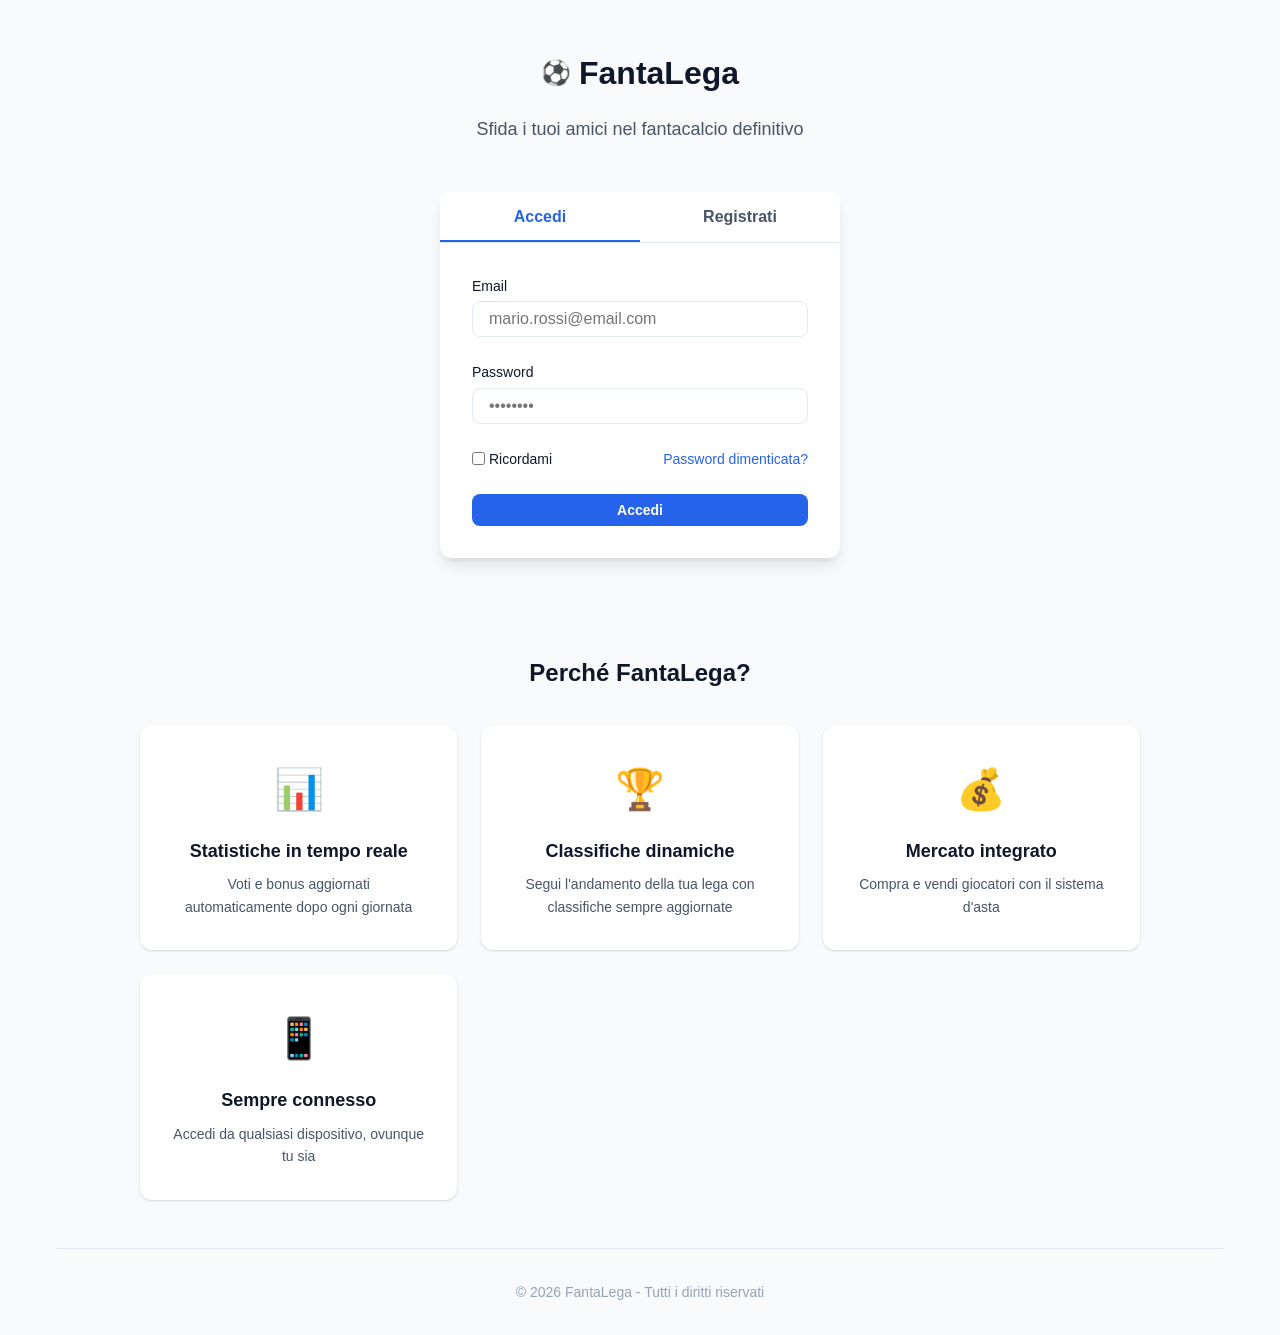
==== index.html @ 62e7afe3 "Add files via upload" ====
<!DOCTYPE html>
<html lang="it">
<head>
    <meta charset="UTF-8">
    <meta name="viewport" content="width=device-width, initial-scale=1.0">
    <title>FantaLega - Il tuo Fantacalcio</title>
    <link rel="stylesheet" href="css/style.css">
</head>
<body>
    <div class="container">
        <!-- Header -->
        <header class="header">
            <div class="logo">
                <span class="logo-icon">⚽</span>
                <h1>FantaLega</h1>
            </div>
            <p class="tagline">Sfida i tuoi amici nel fantacalcio definitivo</p>
        </header>
        <!-- Login/Register Section -->
        <main class="auth-container">
            <div class="auth-tabs">
                <button class="tab-btn active" data-tab="login">Accedi</button>
                <button class="tab-btn" data-tab="register">Registrati</button>
            </div>
            <!-- Login Form -->
            <form id="login-form" class="auth-form active">
                <div class="form-group">
                    <label for="login-email">Email</label>
                    <input type="email" id="login-email" name="email" required 
                           placeholder="mario.rossi@email.com">
                </div>
                
                <div class="form-group">
                    <label for="login-password">Password</label>
                    <input type="password" id="login-password" name="password" required
                           placeholder="••••••••">
                </div>
                
                <div class="form-options">
                    <label class="checkbox-label">
                        <input type="checkbox" name="remember">
                        <span>Ricordami</span>
                    </label>
                    <a href="#" class="forgot-link">Password dimenticata?</a>
                </div>
                
                <button type="submit" class="btn btn-primary btn-full">Accedi</button>
            </form>
            <!-- Register Form -->
            <form id="register-form" class="auth-form">
                <div class="form-group">
                    <label for="reg-name">Nome squadra</label>
                    <input type="text" id="reg-name" name="team_name" required
                           placeholder="FC Campioni">
                </div>
                
                <div class="form-group">
                    <label for="reg-email">Email</label>
                    <input type="email" id="reg-email" name="email" required
                           placeholder="mario.rossi@email.com">
                </div>
                
                <div class="form-group">
                    <label for="reg-password">Password</label>
                    <input type="password" id="reg-password" name="password" required
                           placeholder="Minimo 8 caratteri">
                </div>
                
                <div class="form-group">
                    <label for="reg-confirm">Conferma password</label>
                    <input type="password" id="reg-confirm" name="confirm_password" required
                           placeholder="••••••••">
                </div>
                
                <div class="form-group">
                    <label for="reg-league">Codice lega (opzionale)</label>
                    <input type="text" id="reg-league" name="league_code"
                           placeholder="ABC123">
                </div>
                
                <button type="submit" class="btn btn-primary btn-full">Crea account</button>
            </form>
        </main>
        <!-- Features Section -->
        <section class="features">
            <h2>Perché FantaLega?</h2>
            <div class="features-grid">
                <div class="feature-card">
                    <span class="feature-icon">📊</span>
                    <h3>Statistiche in tempo reale</h3>
                    <p>Voti e bonus aggiornati automaticamente dopo ogni giornata</p>
                </div>
                <div class="feature-card">
                    <span class="feature-icon">🏆</span>
                    <h3>Classifiche dinamiche</h3>
                    <p>Segui l'andamento della tua lega con classifiche sempre aggiornate</p>
                </div>
                <div class="feature-card">
                    <span class="feature-icon">💰</span>
                    <h3>Mercato integrato</h3>
                    <p>Compra e vendi giocatori con il sistema d'asta</p>
                </div>
                <div class="feature-card">
                    <span class="feature-icon">📱</span>
                    <h3>Sempre connesso</h3>
                    <p>Accedi da qualsiasi dispositivo, ovunque tu sia</p>
                </div>
            </div>
        </section>
        <!-- Footer -->
        <footer class="footer">
            <p>&copy; 2026 FantaLega - Tutti i diritti riservati</p>
        </footer>
    </div>
    <script src="js/app.js"></script>
</body>
</html>
---- css/style.css ----
/* ========================================
   FANTALEGA - STYLESHEET
   ======================================== */
/* CSS Variables */
:root {
    /* Colors */
    --primary: #2563eb;
    --primary-dark: #1d4ed8;
    --primary-light: #3b82f6;
    --secondary: #64748b;
    --success: #22c55e;
    --warning: #f59e0b;
    --danger: #ef4444;
    
    /* Neutrals */
    --white: #ffffff;
    --gray-50: #f8fafc;
    --gray-100: #f1f5f9;
    --gray-200: #e2e8f0;
    --gray-300: #cbd5e1;
    --gray-400: #94a3b8;
    --gray-500: #64748b;
    --gray-600: #475569;
    --gray-700: #334155;
    --gray-800: #1e293b;
    --gray-900: #0f172a;
    
    /* Semantic */
    --background: var(--gray-50);
    --surface: var(--white);
    --text-primary: var(--gray-900);
    --text-secondary: var(--gray-600);
    --text-muted: var(--gray-400);
    --border: var(--gray-200);
    
    /* Role Colors */
    --role-p: #f59e0b;
    --role-d: #22c55e;
    --role-c: #3b82f6;
    --role-a: #ef4444;
    
    /* Spacing */
    --space-xs: 0.25rem;
    --space-sm: 0.5rem;
    --space-md: 1rem;
    --space-lg: 1.5rem;
    --space-xl: 2rem;
    --space-2xl: 3rem;
    
    /* Typography */
    --font-family: 'Inter', -apple-system, BlinkMacSystemFont, 'Segoe UI', Roboto, sans-serif;
    --font-size-xs: 0.75rem;
    --font-size-sm: 0.875rem;
    --font-size-base: 1rem;
    --font-size-lg: 1.125rem;
    --font-size-xl: 1.25rem;
    --font-size-2xl: 1.5rem;
    --font-size-3xl: 2rem;
    
    /* Effects */
    --shadow-sm: 0 1px 2px rgba(0, 0, 0, 0.05);
    --shadow: 0 1px 3px rgba(0, 0, 0, 0.1), 0 1px 2px rgba(0, 0, 0, 0.06);
    --shadow-md: 0 4px 6px -1px rgba(0, 0, 0, 0.1), 0 2px 4px -1px rgba(0, 0, 0, 0.06);
    --shadow-lg: 0 10px 15px -3px rgba(0, 0, 0, 0.1), 0 4px 6px -2px rgba(0, 0, 0, 0.05);
    --radius-sm: 0.375rem;
    --radius: 0.5rem;
    --radius-lg: 0.75rem;
    --radius-full: 9999px;
    
    /* Transitions */
    --transition-fast: 150ms ease;
    --transition: 200ms ease;
}
/* ========================================
   RESET & BASE
   ======================================== */
*, *::before, *::after {
    box-sizing: border-box;
    margin: 0;
    padding: 0;
}
html {
    font-size: 16px;
    scroll-behavior: smooth;
}
body {
    font-family: var(--font-family);
    font-size: var(--font-size-base);
    line-height: 1.6;
    color: var(--text-primary);
    background-color: var(--background);
    -webkit-font-smoothing: antialiased;
}
a {
    color: var(--primary);
    text-decoration: none;
    transition: color var(--transition-fast);
}
a:hover {
    color: var(--primary-dark);
}
img {
    max-width: 100%;
    height: auto;
}
/* ========================================
   UTILITIES
   ======================================== */
.container {
    width: 100%;
    max-width: 1200px;
    margin: 0 auto;
    padding: 0 var(--space-md);
}
.btn {
    display: inline-flex;
    align-items: center;
    justify-content: center;
    gap: var(--space-sm);
    padding: var(--space-sm) var(--space-lg);
    font-size: var(--font-size-sm);
    font-weight: 600;
    border: none;
    border-radius: var(--radius);
    cursor: pointer;
    transition: all var(--transition-fast);
}
.btn-primary {
    background: var(--primary);
    color: var(--white);
}
.btn-primary:hover {
    background: var(--primary-dark);
}
.btn-secondary {
    background: var(--gray-100);
    color: var(--text-primary);
}
.btn-secondary:hover {
    background: var(--gray-200);
}
.btn-full {
    width: 100%;
}
.btn-small {
    padding: var(--space-xs) var(--space-md);
    font-size: var(--font-size-xs);
}
/* ========================================
   NAVIGATION
   ======================================== */
.navbar {
    display: flex;
    align-items: center;
    justify-content: space-between;
    padding: var(--space-md) var(--space-lg);
    background: var(--surface);
    border-bottom: 1px solid var(--border);
    position: sticky;
    top: 0;
    z-index: 100;
}
.nav-brand {
    display: flex;
    align-items: center;
    gap: var(--space-sm);
    font-weight: 700;
    font-size: var(--font-size-lg);
    color: var(--text-primary);
}
.logo-icon {
    font-size: var(--font-size-2xl);
}
.nav-toggle {
    display: none;
    flex-direction: column;
    gap: 4px;
    padding: var(--space-sm);
    background: none;
    border: none;
    cursor: pointer;
}
.nav-toggle span {
    display: block;
    width: 24px;
    height: 2px;
    background: var(--text-primary);
    transition: var(--transition-fast);
}
.nav-menu {
    display: flex;
    list-style: none;
    gap: var(--space-xs);
}
.nav-menu a {
    display: block;
    padding: var(--space-sm) var(--space-md);
    color: var(--text-secondary);
    font-weight: 500;
    font-size: var(--font-size-sm);
    border-radius: var(--radius);
    transition: all var(--transition-fast);
}
.nav-menu a:hover,
.nav-menu a.active {
    color: var(--primary);
    background: var(--gray-100);
}
.nav-user {
    display: flex;
    align-items: center;
    gap: var(--space-md);
}
.user-credits {
    font-weight: 600;
    font-size: var(--font-size-sm);
    color: var(--success);
}
.user-avatar {
    width: 36px;
    height: 36px;
    display: flex;
    align-items: center;
    justify-content: center;
    background: var(--primary);
    color: var(--white);
    font-size: var(--font-size-xs);
    font-weight: 700;
    border-radius: var(--radius-full);
}
.logout-btn {
    font-size: var(--font-size-sm);
    color: var(--text-muted);
}
/* Mobile Navigation */
@media (max-width: 768px) {
    .nav-toggle {
        display: flex;
    }
    
    .nav-menu {
        display: none;
        position: absolute;
        top: 100%;
        left: 0;
        right: 0;
        flex-direction: column;
        background: var(--surface);
        border-bottom: 1px solid var(--border);
        padding: var(--space-md);
    }
    
    .nav-menu.active {
        display: flex;
    }
    
    .nav-user {
        display: none;
    }
}
/* ========================================
   AUTH PAGE (index.html)
   ======================================== */
.header {
    text-align: center;
    padding: var(--space-2xl) var(--space-md);
}
.logo {
    display: flex;
    align-items: center;
    justify-content: center;
    gap: var(--space-sm);
    margin-bottom: var(--space-md);
}
.logo h1 {
    font-size: var(--font-size-3xl);
    color: var(--text-primary);
}
.tagline {
    color: var(--text-secondary);
    font-size: var(--font-size-lg);
}
.auth-container {
    max-width: 400px;
    margin: 0 auto var(--space-2xl);
    background: var(--surface);
    border-radius: var(--radius-lg);
    box-shadow: var(--shadow-lg);
    overflow: hidden;
}
.auth-tabs {
    display: flex;
    border-bottom: 1px solid var(--border);
}
.tab-btn {
    flex: 1;
    padding: var(--space-md);
    background: none;
    border: none;
    font-size: var(--font-size-base);
    font-weight: 600;
    color: var(--text-secondary);
    cursor: pointer;
    transition: all var(--transition-fast);
    position: relative;
}
.tab-btn.active {
    color: var(--primary);
}
.tab-btn.active::after {
    content: '';
    position: absolute;
    bottom: 0;
    left: 0;
    right: 0;
    height: 2px;
    background: var(--primary);
}
.auth-form {
    display: none;
    padding: var(--space-xl);
}
.auth-form.active {
    display: block;
}
.form-group {
    margin-bottom: var(--space-lg);
}
.form-group label {
    display: block;
    margin-bottom: var(--space-xs);
    font-weight: 500;
    font-size: var(--font-size-sm);
    color: var(--text-primary);
}
.form-group input,
.form-group select {
    width: 100%;
    padding: var(--space-sm) var(--space-md);
    font-size: var(--font-size-base);
    border: 1px solid var(--border);
    border-radius: var(--radius);
    transition: border-color var(--transition-fast);
}
.form-group input:focus,
.form-group select:focus {
    outline: none;
    border-color: var(--primary);
}
.form-options {
    display: flex;
    justify-content: space-between;
    align-items: center;
    margin-bottom: var(--space-lg);
    font-size: var(--font-size-sm);
}
.checkbox-label {
    display: flex;
    align-items: center;
    gap: var(--space-xs);
    cursor: pointer;
}
.forgot-link {
    color: var(--primary);
}
/* Features Section */
.features {
    padding: var(--space-2xl) var(--space-md);
    text-align: center;
}
.features h2 {
    margin-bottom: var(--space-xl);
    font-size: var(--font-size-2xl);
}
.features-grid {
    display: grid;
    grid-template-columns: repeat(auto-fit, minmax(240px, 1fr));
    gap: var(--space-lg);
    max-width: 1000px;
    margin: 0 auto;
}
.feature-card {
    padding: var(--space-xl);
    background: var(--surface);
    border-radius: var(--radius-lg);
    box-shadow: var(--shadow);
}
.feature-icon {
    font-size: 2.5rem;
    display: block;
    margin-bottom: var(--space-md);
}
.feature-card h3 {
    margin-bottom: var(--space-sm);
    font-size: var(--font-size-lg);
}
.feature-card p {
    color: var(--text-secondary);
    font-size: var(--font-size-sm);
}
/* Footer */
.footer {
    padding: var(--space-xl) var(--space-md);
    text-align: center;
    color: var(--text-muted);
    font-size: var(--font-size-sm);
    border-top: 1px solid var(--border);
}
/* ========================================
   DASHBOARD
   ======================================== */
.dashboard-container,
.page-container {
    max-width: 1200px;
    margin: 0 auto;
    padding: var(--space-xl) var(--space-md);
}
.dashboard-header,
.page-header {
    display: flex;
    justify-content: space-between;
    align-items: flex-start;
    margin-bottom: var(--space-xl);
    flex-wrap: wrap;
    gap: var(--space-md);
}
.welcome-section h1 {
    font-size: var(--font-size-2xl);
    margin-bottom: var(--space-xs);
}
.team-name {
    color: var(--primary);
}
.league-name {
    color: var(--text-secondary);
    font-size: var(--font-size-sm);
}
.current-matchday {
    text-align: right;
    padding: var(--space-md);
    background: var(--primary);
    color: var(--white);
    border-radius: var(--radius);
}
.matchday-label {
    display: block;
    font-size: var(--font-size-xs);
    opacity: 0.8;
}
.matchday-number {
    font-size: var(--font-size-2xl);
    font-weight: 700;
}
/* Stats Grid */
.stats-grid {
    display: grid;
    grid-template-columns: repeat(auto-fit, minmax(180px, 1fr));
    gap: var(--space-md);
    margin-bottom: var(--space-xl);
}
.stat-card {
    display: flex;
    align-items: center;
    gap: var(--space-md);
    padding: var(--space-lg);
    background: var(--surface);
    border-radius: var(--radius-lg);
    box-shadow: var(--shadow);
}
.stat-icon {
    font-size: 2rem;
}
.stat-value {
    display: block;
    font-size: var(--font-size-xl);
    font-weight: 700;
    color: var(--text-primary);
}
.stat-label {
    font-size: var(--font-size-sm);
    color: var(--text-secondary);
}
/* Dashboard Grid */
.dashboard-grid {
    display: grid;
    grid-template-columns: repeat(auto-fit, minmax(300px, 1fr));
    gap: var(--space-lg);
}
.dashboard-card {
    background: var(--surface);
    border-radius: var(--radius-lg);
    box-shadow: var(--shadow);
    padding: var(--space-lg);
}
.dashboard-card h2 {
    font-size: var(--font-size-lg);
    margin-bottom: var(--space-md);
    padding-bottom: var(--space-sm);
    border-bottom: 1px solid var(--border);
}
/* Next Match Card */
.match-preview {
    display: flex;
    align-items: center;
    justify-content: space-between;
    gap: var(--space-md);
    margin-bottom: var(--space-lg);
    padding: var(--space-md);
    background: var(--gray-50);
    border-radius: var(--radius);
}
.match-preview .team {
    text-align: center;
}
.team-badge {
    width: 48px;
    height: 48px;
    display: flex;
    align-items: center;
    justify-content: center;
    margin: 0 auto var(--space-xs);
    background: var(--gray-200);
    color: var(--text-primary);
    font-weight: 700;
    font-size: var(--font-size-sm);
    border-radius: var(--radius-full);
}
.team-badge.highlight {
    background: var(--primary);
    color: var(--white);
}
.match-preview .team-name {
    display: block;
    font-weight: 600;
    font-size: var(--font-size-sm);
}
.team-position {
    font-size: var(--font-size-xs);
    color: var(--text-muted);
}
.match-info {
    text-align: center;
}
.match-vs {
    display: block;
    font-weight: 700;
    font-size: var(--font-size-lg);
    color: var(--text-muted);
}
.match-date,
.match-time {
    display: block;
    font-size: var(--font-size-xs);
    color: var(--text-secondary);
}
/* Results List */
.results-list {
    display: flex;
    flex-direction: column;
    gap: var(--space-sm);
}
.result-item {
    display: flex;
    align-items: center;
    gap: var(--space-md);
    padding: var(--space-sm) var(--space-md);
    background: var(--gray-50);
    border-radius: var(--radius);
    font-size: var(--font-size-sm);
}
.result-matchday {
    font-weight: 600;
    color: var(--text-muted);
    min-width: 30px;
}
.result-opponent {
    flex: 1;
}
.result-score {
    font-weight: 600;
    font-family: monospace;
}
.result-badge {
    width: 24px;
    height: 24px;
    display: flex;
    align-items: center;
    justify-content: center;
    font-weight: 700;
    font-size: var(--font-size-xs);
    border-radius: var(--radius-full);
    color: var(--white);
}
.result-item.win .result-badge {
    background: var(--success);
}
.result-item.loss .result-badge {
    background: var(--danger);
}
.result-item.draw .result-badge {
    background: var(--warning);
}
/* Mini Leaderboard */
.leaderboard-table {
    width: 100%;
    border-collapse: collapse;
    font-size: var(--font-size-sm);
    margin-bottom: var(--space-md);
}
.leaderboard-table th,
.leaderboard-table td {
    padding: var(--space-sm);
    text-align: left;
}
.leaderboard-table th {
    font-weight: 600;
    color: var(--text-muted);
    border-bottom: 1px solid var(--border);
}
.leaderboard-table tbody tr {
    border-bottom: 1px solid var(--gray-100);
}
.leaderboard-table .current-user {
    background: var(--gray-100);
    font-weight: 600;
}
.positive {
    color: var(--success);
}
.negative {
    color: var(--danger);
}
/* Notifications */
.notification-list {
    list-style: none;
}
.notification-item {
    display: flex;
    gap: var(--space-md);
    padding: var(--space-md);
    border-bottom: 1px solid var(--gray-100);
}
.notification-item:last-child {
    border-bottom: none;
}
.notification-item.urgent {
    background: #fef2f2;
    margin: 0 calc(var(--space-lg) * -1);
    padding-left: var(--space-lg);
    padding-right: var(--space-lg);
}
.notif-icon {
    font-size: var(--font-size-xl);
}
.notif-content p {
    font-size: var(--font-size-sm);
    margin-bottom: var(--space-xs);
}
.notif-time {
    font-size: var(--font-size-xs);
    color: var(--text-muted);
}
/* ========================================
   ROSTER PAGE
   ======================================== */
.roster-stats {
    display: flex;
    gap: var(--space-lg);
}
.roster-stat {
    font-size: var(--font-size-sm);
    color: var(--text-secondary);
}
.roster-stat strong {
    color: var(--text-primary);
}
.roster-controls {
    display: flex;
    flex-wrap: wrap;
    gap: var(--space-md);
    margin-bottom: var(--space-lg);
}
.search-box {
    flex: 1;
    min-width: 200px;
}
.search-box input {
    width: 100%;
    padding: var(--space-sm) var(--space-md);
    border: 1px solid var(--border);
    border-radius: var(--radius);
    font-size: var(--font-size-sm);
}
.filter-buttons {
    display: flex;
    gap: var(--space-xs);
}
.filter-btn {
    padding: var(--space-sm) var(--space-md);
    background: var(--gray-100);
    border: none;
    border-radius: var(--radius);
    font-size: var(--font-size-sm);
    font-weight: 500;
    cursor: pointer;
    transition: all var(--transition-fast);
}
.filter-btn:hover {
    background: var(--gray-200);
}
.filter-btn.active {
    background: var(--primary);
    color: var(--white);
}
/* Roster Table */
.roster-table-container {
    background: var(--surface);
    border-radius: var(--radius-lg);
    box-shadow: var(--shadow);
    overflow-x: auto;
}
.roster-table {
    width: 100%;
    border-collapse: collapse;
    font-size: var(--font-size-sm);
}
.roster-table th,
.roster-table td {
    padding: var(--space-sm) var(--space-md);
    text-align: left;
    white-space: nowrap;
}
.roster-table th {
    background: var(--gray-50);
    font-weight: 600;
    color: var(--text-secondary);
    border-bottom: 1px solid var(--border);
}
.roster-table tbody tr {
    border-bottom: 1px solid var(--gray-100);
    transition: background var(--transition-fast);
}
.roster-table tbody tr:hover {
    background: var(--gray-50);
}
.roster-table .role-header {
    background: var(--gray-100);
    font-weight: 700;
}
.roster-table .role-header td {
    padding: var(--space-sm) var(--space-md);
    color: var(--text-secondary);
    font-size: var(--font-size-xs);
    text-transform: uppercase;
    letter-spacing: 0.5px;
}
/* Role Badges */
.role-badge {
    display: inline-flex;
    align-items: center;
    justify-content: center;
    width: 28px;
    height: 28px;
    font-weight: 700;
    font-size: var(--font-size-xs);
    border-radius: var(--radius-full);
    color: var(--white);
}
.role-p { background: var(--role-p); }
.role-d { background: var(--role-d); }
.role-c { background: var(--role-c); }
.role-a { background: var(--role-a); }
/* Status Badges */
.status-badge {
    font-size: var(--font-size-base);
}
.status-badge.available {
    color: var(--success);
}
.status-badge.injured,
.status-badge.suspended {
    color: var(--danger);
}
/* Roster Legend */
.roster-legend {
    margin-top: var(--space-lg);
    padding: var(--space-md);
    background: var(--surface);
    border-radius: var(--radius);
}
.roster-legend h3 {
    font-size: var(--font-size-sm);
    margin-bottom: var(--space-sm);
}
.legend-items {
    display: flex;
    flex-wrap: wrap;
    gap: var(--space-lg);
    font-size: var(--font-size-sm);
    color: var(--text-secondary);
}
.legend-item {
    display: flex;
    align-items: center;
    gap: var(--space-xs);
}
/* ========================================
   FORMATION PAGE
   ======================================== */
.formation-actions {
    display: flex;
    gap: var(--space-sm);
}
.formation-container {
    display: grid;
    grid-template-columns: 1fr 300px;
    gap: var(--space-lg);
}
@media (max-width: 900px) {
    .formation-container {
        grid-template-columns: 1fr;
    }
}
/* Field Section */
.field-section {
    background: var(--surface);
    border-radius: var(--radius-lg);
    box-shadow: var(--shadow);
    padding: var(--space-lg);
}
.formation-selector {
    display: flex;
    align-items: center;
    gap: var(--space-md);
    margin-bottom: var(--space-lg);
}
.formation-selector label {
    font-weight: 600;
}
.formation-selector select {
    padding: var(--space-sm) var(--space-md);
    border: 1px solid var(--border);
    border-radius: var(--radius);
    font-size: var(--font-size-base);
}
/* Football Field */
.football-field {
    background: linear-gradient(to bottom, #2d8a3e 0%, #3da150 50%, #2d8a3e 100%);
    border-radius: var(--radius-lg);
    padding: var(--space-xl);
    min-height: 450px;
    display: flex;
    flex-direction: column;
    justify-content: space-between;
    position: relative;
}
.football-field::before {
    content: '';
    position: absolute;
    top: 50%;
    left: 10%;
    right: 10%;
    height: 1px;
    background: rgba(255, 255, 255, 0.3);
}
.football-field::after {
    content: '';
    position: absolute;
    top: 50%;
    left: 50%;
    transform: translate(-50%, -50%);
    width: 80px;
    height: 80px;
    border: 1px solid rgba(255, 255, 255, 0.3);
    border-radius: 50%;
}
.field-row {
    display: flex;
    justify-content: center;
    gap: var(--space-md);
}
.goalkeeper-row {
    justify-content: center;
}
/* Player Slots */
.player-slot {
    position: relative;
    width: 70px;
    text-align: center;
}
.slot-content {
    padding: var(--space-sm);
    background: rgba(255, 255, 255, 0.95);
    border-radius: var(--radius);
    box-shadow: var(--shadow);
    cursor: pointer;
    transition: transform var(--transition-fast);
}
.slot-content:hover {
    transform: translateY(-2px);
}
.slot-content.empty {
    background: rgba(255, 255, 255, 0.3);
    border: 2px dashed rgba(255, 255, 255, 0.5);
}
.slot-placeholder {
    display: block;
    font-size: var(--font-size-xl);
    font-weight: 700;
    color: var(--white);
}
.slot-role {
    font-size: var(--font-size-xs);
    color: rgba(255, 255, 255, 0.8);
}
.player-jersey {
    display: block;
    font-size: var(--font-size-lg);
    font-weight: 700;
    color: var(--primary);
}
.slot-content .player-name {
    display: block;
    font-size: var(--font-size-xs);
    font-weight: 600;
    white-space: nowrap;
    overflow: hidden;
    text-overflow: ellipsis;
}
.slot-content .player-team {
    display: block;
    font-size: 10px;
    color: var(--text-muted);
}
.remove-player {
    position: absolute;
    top: -8px;
    right: -8px;
    width: 20px;
    height: 20px;
    display: flex;
    align-items: center;
    justify-content: center;
    background: var(--danger);
    color: var(--white);
    border: none;
    border-radius: var(--radius-full);
    font-size: var(--font-size-sm);
    cursor: pointer;
    opacity: 0;
    transition: opacity var(--transition-fast);
}
.player-slot:hover .remove-player {
    opacity: 1;
}
/* Bench Section */
.bench-section {
    margin-top: var(--space-xl);
    padding-top: var(--space-lg);
    border-top: 1px solid var(--border);
}
.bench-section h3 {
    font-size: var(--font-size-base);
    margin-bottom: var(--space-md);
}
.bench-slots {
    display: flex;
    gap: var(--space-md);
    flex-wrap: wrap;
}
.bench-slot {
    display: flex;
    align-items: center;
    gap: var(--space-sm);
    padding: var(--space-sm) var(--space-md);
    background: var(--gray-50);
    border-radius: var(--radius);
    min-width: 150px;
}
.bench-number {
    font-weight: 700;
    color: var(--text-muted);
}
.bench-slot .slot-content {
    display: flex;
    align-items: center;
    gap: var(--space-sm);
    padding: 0;
    background: none;
    box-shadow: none;
}
.bench-slot .slot-content.empty {
    background: none;
    border: none;
}
/* Player Selection Panel */
.player-selection-panel {
    background: var(--surface);
    border-radius: var(--radius-lg);
    box-shadow: var(--shadow);
    padding: var(--space-lg);
    max-height: 700px;
    display: flex;
    flex-direction: column;
}
.player-selection-panel h3 {
    font-size: var(--font-size-base);
    margin-bottom: var(--space-md);
}
.panel-filters {
    margin-bottom: var(--space-md);
}
.panel-search {
    width: 100%;
    padding: var(--space-sm);
    border: 1px solid var(--border);
    border-radius: var(--radius);
    font-size: var(--font-size-sm);
    margin-bottom: var(--space-sm);
}
.panel-role-filters {
    display: flex;
    gap: var(--space-xs);
}
.role-filter {
    flex: 1;
    padding: var(--space-xs);
    background: var(--gray-100);
    border: none;
    border-radius: var(--radius-sm);
    font-size: var(--font-size-xs);
    font-weight: 600;
    cursor: pointer;
    transition: all var(--transition-fast);
}
.role-filter.active {
    background: var(--primary);
    color: var(--white);
}
.available-players {
    list-style: none;
    overflow-y: auto;
    flex: 1;
}
.available-player {
    display: flex;
    align-items: center;
    gap: var(--space-sm);
    padding: var(--space-sm);
    border-bottom: 1px solid var(--gray-100);
    cursor: pointer;
    transition: background var(--transition-fast);
}
.available-player:hover {
    background: var(--gray-50);
}
.available-player.unavailable {
    opacity: 0.5;
    cursor: not-allowed;
}
.available-player .player-info {
    flex: 1;
}
.available-player .player-name {
    display: block;
    font-weight: 600;
    font-size: var(--font-size-sm);
}
.available-player .player-team {
    font-size: var(--font-size-xs);
    color: var(--text-muted);
}
.player-fv {
    font-weight: 600;
    font-size: var(--font-size-sm);
    color: var(--primary);
}
.player-status {
    font-size: var(--font-size-sm);
}
/* ========================================
   CLASSIFICA PAGE
   ======================================== */
.leaderboard-tabs {
    display: flex;
    gap: var(--space-xs);
    margin-bottom: var(--space-lg);
}
.leaderboard-tab {
    padding: var(--space-sm) var(--space-lg);
    background: var(--gray-100);
    border: none;
    border-radius: var(--radius);
    font-size: var(--font-size-sm);
    font-weight: 500;
    cursor: pointer;
    transition: all var(--transition-fast);
}
.leaderboard-tab.active {
    background: var(--primary);
    color: var(--white);
}
.leaderboard-section {
    background: var(--surface);
    border-radius: var(--radius-lg);
    box-shadow: var(--shadow);
    overflow-x: auto;
    margin-bottom: var(--space-xl);
}
.full-leaderboard {
    width: 100%;
    border-collapse: collapse;
}
.full-leaderboard th,
.full-leaderboard td {
    padding: var(--space-md);
    text-align: center;
}
.full-leaderboard th {
    background: var(--gray-50);
    font-weight: 600;
    font-size: var(--font-size-sm);
    color: var(--text-secondary);
}
.full-leaderboard .pos-col,
.full-leaderboard .team-col {
    text-align: left;
}
.full-leaderboard .team-col {
    min-width: 200px;
}
.full-leaderboard tbody tr {
    border-bottom: 1px solid var(--gray-100);
    transition: background var(--transition-fast);
}
.full-leaderboard tbody tr:hover {
    background: var(--gray-50);
}
.full-leaderboard .podium {
    font-weight: 600;
}
.full-leaderboard .gold {
    background: linear-gradient(90deg, rgba(255, 215, 0, 0.1), transparent);
}
.full-leaderboard .silver {
    background: linear-gradient(90deg, rgba(192, 192, 192, 0.1), transparent);
}
.full-leaderboard .bronze {
    background: linear-gradient(90deg, rgba(205, 127, 50, 0.1), transparent);
}
.full-leaderboard .current-user {
    background: linear-gradient(90deg, rgba(37, 99, 235, 0.1), transparent);
}
.pos-col {
    display: flex;
    align-items: center;
    gap: var(--space-sm);
}
.position {
    font-weight: 700;
    font-size: var(--font-size-lg);
    width: 30px;
}
.trend {
    font-size: var(--font-size-xs);
}
.trend.up { color: var(--success); }
.trend.down { color: var(--danger); }
.trend.same { color: var(--text-muted); }
.full-leaderboard .team-col {
    display: flex;
    align-items: center;
    gap: var(--space-md);
}
.you-badge {
    font-size: var(--font-size-xs);
    background: var(--primary);
    color: var(--white);
    padding: 2px 6px;
    border-radius: var(--radius-full);
}
.pts-col {
    font-size: var(--font-size-lg);
}
.form-col {
    display: flex;
    gap: 2px;
}
.form-badge {
    width: 20px;
    height: 20px;
    display: flex;
    align-items: center;
    justify-content: center;
    font-size: 10px;
    font-weight: 700;
    border-radius: var(--radius-sm);
    color: var(--white);
}
.form-badge.win { background: var(--success); }
.form-badge.loss { background: var(--danger); }
.form-badge.draw { background: var(--warning); }
/* Stats Summary */
.stats-summary h2 {
    margin-bottom: var(--space-lg);
}
.stats-cards {
    display: grid;
    grid-template-columns: repeat(auto-fit, minmax(220px, 1fr));
    gap: var(--space-md);
}
.mini-stat-card {
    display: flex;
    align-items: center;
    gap: var(--space-md);
    padding: var(--space-lg);
    background: var(--surface);
    border-radius: var(--radius-lg);
    box-shadow: var(--shadow);
}
.mini-stat-icon {
    font-size: 2rem;
}
.mini-stat-value {
    display: block;
    font-weight: 700;
    font-size: var(--font-size-lg);
}
.mini-stat-label {
    font-size: var(--font-size-xs);
    color: var(--text-secondary);
}
/* ========================================
   CALENDARIO PAGE
   ======================================== */
.matchday-navigation {
    display: flex;
    align-items: center;
    justify-content: center;
    gap: var(--space-md);
    margin-bottom: var(--space-xl);
}
.nav-arrow {
    width: 40px;
    height: 40px;
    display: flex;
    align-items: center;
    justify-content: center;
    background: var(--surface);
    border: 1px solid var(--border);
    border-radius: var(--radius-full);
    font-size: var(--font-size-xl);
    cursor: pointer;
    transition: all var(--transition-fast);
}
.nav-arrow:hover {
    background: var(--gray-100);
}
.matchday-selector select {
    padding: var(--space-sm) var(--space-lg);
    font-size: var(--font-size-lg);
    font-weight: 600;
    border: 1px solid var(--border);
    border-radius: var(--radius);
}
.matchday-content {
    background: var(--surface);
    border-radius: var(--radius-lg);
    box-shadow: var(--shadow);
    padding: var(--space-xl);
    margin-bottom: var(--space-xl);
}
.matchday-header {
    display: flex;
    align-items: center;
    gap: var(--space-lg);
    margin-bottom: var(--space-lg);
    flex-wrap: wrap;
}
.matchday-header h2 {
    font-size: var(--font-size-xl);
}
.matchday-date {
    color: var(--text-secondary);
}
.matchday-status {
    padding: var(--space-xs) var(--space-md);
    font-size: var(--font-size-xs);
    font-weight: 600;
    border-radius: var(--radius-full);
}
.matchday-status.upcoming {
    background: #fef3c7;
    color: #92400e;
}
.matchday-status.live {
    background: #fee2e2;
    color: #991b1b;
}
.matchday-status.completed {
    background: #d1fae5;
    color: #065f46;
}
/* Match Cards */
.matches-grid {
    display: grid;
    grid-template-columns: repeat(auto-fit, minmax(280px, 1fr));
    gap: var(--space-lg);
}
.match-card {
    padding: var(--space-lg);
    background: var(--gray-50);
    border-radius: var(--radius);
    border: 1px solid var(--border);
}
.match-card.your-match {
    background: linear-gradient(135deg, rgba(37, 99, 235, 0.05), rgba(37, 99, 235, 0.1));
    border-color: var(--primary);
}
.match-card-header {
    display: flex;
    justify-content: space-between;
    align-items: center;
    margin-bottom: var(--space-md);
    font-size: var(--font-size-sm);
}
.match-time {
    color: var(--text-secondary);
}
.your-match-badge {
    background: var(--primary);
    color: var(--white);
    padding: 2px 8px;
    border-radius: var(--radius-full);
    font-size: var(--font-size-xs);
    font-weight: 600;
}
.match-teams {
    display: flex;
    align-items: center;
    justify-content: space-between;
}
.match-team {
    text-align: center;
    flex: 1;
}
.match-team .team-name {
    display: block;
    font-weight: 600;
    font-size: var(--font-size-sm);
    margin-top: var(--space-xs);
}
.match-team .team-standing {
    font-size: var(--font-size-xs);
    color: var(--text-muted);
}
.match-score {
    padding: 0 var(--space-md);
}
.match-score .vs {
    font-weight: 700;
    color: var(--text-muted);
}
.match-score.final {
    display: flex;
    align-items: center;
    gap: var(--space-xs);
}
.match-score .score {
    font-size: var(--font-size-xl);
    font-weight: 700;
}
.match-score .separator {
    color: var(--text-muted);
}
.match-team.winner .team-badge {
    background: var(--success);
    color: var(--white);
}
/* Previous Results */
.previous-results {
    background: var(--surface);
    border-radius: var(--radius-lg);
    box-shadow: var(--shadow);
    padding: var(--space-xl);
}
.previous-results h2 {
    margin-bottom: var(--space-lg);
}
.matches-grid.completed .match-card {
    background: var(--white);
}
/* ========================================
   MERCATO PAGE
   ======================================== */
.market-balance {
    text-align: right;
}
.balance-label {
    display: block;
    font-size: var(--font-size-sm);
    color: var(--text-secondary);
}
.balance-value {
    font-size: var(--font-size-2xl);
    font-weight: 700;
    color: var(--success);
}
.market-tabs {
    display: flex;
    gap: var(--space-xs);
    margin-bottom: var(--space-lg);
    border-bottom: 1px solid var(--border);
    padding-bottom: var(--space-sm);
}
.market-tab {
    padding: var(--space-sm) var(--space-lg);
    background: none;
    border: none;
    font-size: var(--font-size-sm);
    font-weight: 500;
    color: var(--text-secondary);
    cursor: pointer;
    position: relative;
}
.market-tab.active {
    color: var(--primary);
}
.market-tab.active::after {
    content: '';
    position: absolute;
    bottom: calc(var(--space-sm) * -1 - 1px);
    left: 0;
    right: 0;
    height: 2px;
    background: var(--primary);
}
.market-section {
    display: none;
}
.market-section.active {
    display: block;
}
.market-controls {
    display: flex;
    flex-wrap: wrap;
    gap: var(--space-md);
    margin-bottom: var(--space-lg);
}
.market-filters {
    display: flex;
    gap: var(--space-sm);
}
.market-filters select {
    padding: var(--space-sm) var(--space-md);
    border: 1px solid var(--border);
    border-radius: var(--radius);
    font-size: var(--font-size-sm);
}
/* Market Player Cards */
.players-market-grid {
    display: grid;
    grid-template-columns: repeat(auto-fill, minmax(200px, 1fr));
    gap: var(--space-md);
}
.market-player-card {
    background: var(--surface);
    border-radius: var(--radius-lg);
    box-shadow: var(--shadow);
    overflow: hidden;
    transition: transform var(--transition-fast), box-shadow var(--transition-fast);
}
.market-player-card:hover {
    transform: translateY(-4px);
    box-shadow: var(--shadow-lg);
}
.player-card-header {
    display: flex;
    justify-content: space-between;
    align-items: center;
    padding: var(--space-md);
    background: var(--gray-50);
}
.player-value {
    font-weight: 700;
    color: var(--success);
}
.player-card-body {
    padding: var(--space-md);
    text-align: center;
}
.player-card-body .player-name {
    font-size: var(--font-size-lg);
    font-weight: 700;
    margin-bottom: var(--space-xs);
}
.player-card-body .player-team {
    color: var(--text-secondary);
    font-size: var(--font-size-sm);
    margin-bottom: var(--space-md);
}
.player-stats {
    display: flex;
    justify-content: space-around;
    padding-top: var(--space-md);
    border-top: 1px solid var(--border);
}
.player-stats .stat {
    text-align: center;
}
.player-stats .stat-value {
    display: block;
    font-weight: 700;
    font-size: var(--font-size-base);
}
.player-stats .stat-label {
    font-size: var(--font-size-xs);
    color: var(--text-muted);
}
.player-card-actions {
    padding: var(--space-md);
    border-top: 1px solid var(--border);
}
.player-card-actions .btn {
    width: 100%;
}
/* Auctions */
.auctions-list {
    display: flex;
    flex-direction: column;
    gap: var(--space-md);
}
.auction-card {
    display: grid;
    grid-template-columns: 1fr 1fr auto;
    gap: var(--space-lg);
    align-items: center;
    padding: var(--space-lg);
    background: var(--surface);
    border-radius: var(--radius-lg);
    box-shadow: var(--shadow);
}
@media (max-width: 768px) {
    .auction-card {
        grid-template-columns: 1fr;
    }
}
.auction-card.your-bid {
    border: 2px solid var(--primary);
}
.auction-player {
    display: flex;
    align-items: center;
    gap: var(--space-md);
}
.auction-player-info h3 {
    font-size: var(--font-size-lg);
}
.auction-player-info .player-team {
    color: var(--text-secondary);
    font-size: var(--font-size-sm);
}
.auction-details {
    display: flex;
    gap: var(--space-xl);
}
.current-bid,
.auction-timer {
    text-align: center;
}
.bid-label,
.timer-label {
    display: block;
    font-size: var(--font-size-xs);
    color: var(--text-muted);
    margin-bottom: var(--space-xs);
}
.bid-value {
    display: block;
    font-size: var(--font-size-xl);
    font-weight: 700;
}
.bid-value.highlight {
    color: var(--primary);
}
.bidder {
    font-size: var(--font-size-xs);
    color: var(--text-secondary);
}
.bidder.winning {
    color: var(--success);
    font-weight: 600;
}
.timer-value {
    font-size: var(--font-size-lg);
    font-weight: 700;
    color: var(--warning);
}
.auction-actions {
    display: flex;
    gap: var(--space-sm);
}
.bid-input {
    width: 80px;
    padding: var(--space-sm);
    border: 1px solid var(--border);
    border-radius: var(--radius);
    text-align: center;
    font-weight: 600;
}
.auction-status {
    text-align: center;
}
.status-winning {
    color: var(--success);
    font-weight: 600;
}
/* ========================================
   MODALS
   ======================================== */
.modal {
    display: none;
    position: fixed;
    top: 0;
    left: 0;
    right: 0;
    bottom: 0;
    background: rgba(0, 0, 0, 0.5);
    z-index: 1000;
    align-items: center;
    justify-content: center;
    padding: var(--space-md);
}
.modal.active {
    display: flex;
}
.modal-content {
    background: var(--surface);
    border-radius: var(--radius-lg);
    box-shadow: var(--shadow-lg);
    width: 100%;
    max-width: 400px;
    max-height: 90vh;
    overflow-y: auto;
}
.modal-header {
    display: flex;
    justify-content: space-between;
    align-items: center;
    padding: var(--space-lg);
    border-bottom: 1px solid var(--border);
}
.modal-header h3 {
    font-size: var(--font-size-lg);
}
.modal-close {
    background: none;
    border: none;
    font-size: var(--font-size-2xl);
    color: var(--text-muted);
    cursor: pointer;
    line-height: 1;
}
.modal-body {
    padding: var(--space-lg);
}
.offer-player-info {
    display: flex;
    align-items: center;
    gap: var(--space-md);
    padding: var(--space-md);
    background: var(--gray-50);
    border-radius: var(--radius);
    margin-bottom: var(--space-lg);
}
.offer-player-info h4 {
    margin-bottom: var(--space-xs);
}
.offer-player-info span {
    font-size: var(--font-size-sm);
    color: var(--text-secondary);
}
.help-text {
    display: block;
    font-size: var(--font-size-xs);
    color: var(--text-muted);
    margin-top: var(--space-xs);
}
.modal-summary {
    padding: var(--space-md);
    background: var(--gray-50);
    border-radius: var(--radius);
    font-size: var(--font-size-sm);
}
.modal-summary p {
    display: flex;
    justify-content: space-between;
    margin-bottom: var(--space-xs);
}
.modal-summary p:last-child {
    margin-bottom: 0;
}
.modal-footer {
    display: flex;
    justify-content: flex-end;
    gap: var(--space-sm);
    padding: var(--space-lg);
    border-top: 1px solid var(--border);
}
/* ========================================
   RESPONSIVE
   ======================================== */
@media (max-width: 600px) {
    .stats-grid {
        grid-template-columns: repeat(2, 1fr);
    }
    
    .dashboard-header,
    .page-header {
        flex-direction: column;
        text-align: center;
    }
    
    .current-matchday {
        width: 100%;
        text-align: center;
    }
    
    .match-preview {
        flex-direction: column;
        text-align: center;
    }
    
    .formation-actions {
        width: 100%;
        justify-content: stretch;
    }
    
    .formation-actions .btn {
        flex: 1;
    }
    
    .football-field {
        min-height: 380px;
        padding: var(--space-md);
    }
    
    .player-slot {
        width: 55px;
    }
    
    .field-row {
        gap: var(--space-xs);
    }
}
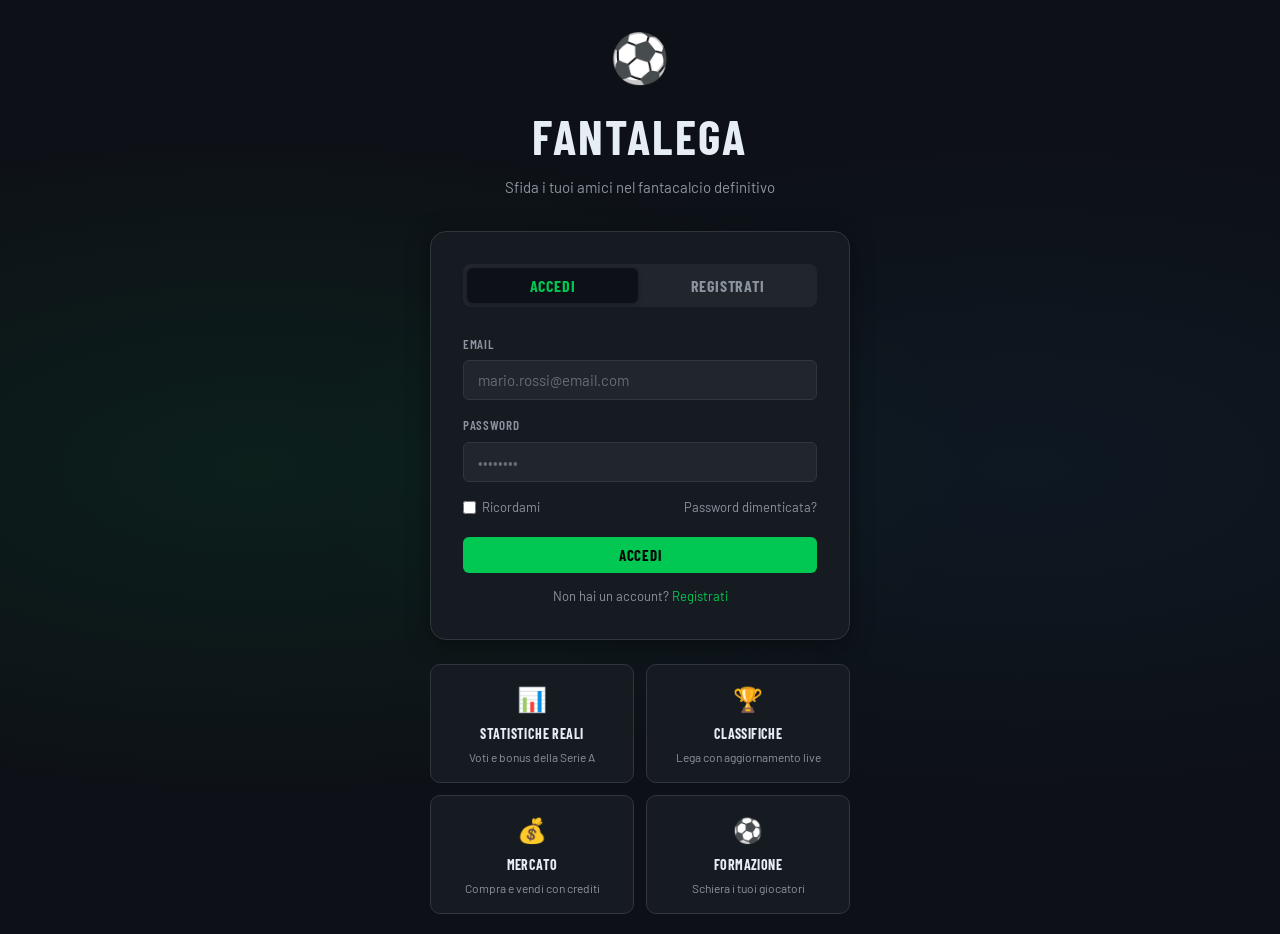
==== commit aa4531c9: "Add files via upload" ====
--- a/index.html
+++ b/index.html
@@ -1,117 +1,212 @@
-<!DOCTYPE html>
-<html lang="it">
-<head>
-    <meta charset="UTF-8">
-    <meta name="viewport" content="width=device-width, initial-scale=1.0">
-    <title>FantaLega - Il tuo Fantacalcio</title>
-    <link rel="stylesheet" href="css/style.css">
-</head>
-<body>
-    <div class="container">
-        <!-- Header -->
-        <header class="header">
-            <div class="logo">
-                <span class="logo-icon">⚽</span>
-                <h1>FantaLega</h1>
-            </div>
-            <p class="tagline">Sfida i tuoi amici nel fantacalcio definitivo</p>
-        </header>
-        <!-- Login/Register Section -->
-        <main class="auth-container">
-            <div class="auth-tabs">
-                <button class="tab-btn active" data-tab="login">Accedi</button>
-                <button class="tab-btn" data-tab="register">Registrati</button>
-            </div>
-            <!-- Login Form -->
-            <form id="login-form" class="auth-form active">
-                <div class="form-group">
-                    <label for="login-email">Email</label>
-                    <input type="email" id="login-email" name="email" required 
-                           placeholder="mario.rossi@email.com">
-                </div>
-                
-                <div class="form-group">
-                    <label for="login-password">Password</label>
-                    <input type="password" id="login-password" name="password" required
-                           placeholder="••••••••">
-                </div>
-                
-                <div class="form-options">
-                    <label class="checkbox-label">
-                        <input type="checkbox" name="remember">
-                        <span>Ricordami</span>
-                    </label>
-                    <a href="#" class="forgot-link">Password dimenticata?</a>
-                </div>
-                
-                <button type="submit" class="btn btn-primary btn-full">Accedi</button>
-            </form>
-            <!-- Register Form -->
-            <form id="register-form" class="auth-form">
-                <div class="form-group">
-                    <label for="reg-name">Nome squadra</label>
-                    <input type="text" id="reg-name" name="team_name" required
-                           placeholder="FC Campioni">
-                </div>
-                
-                <div class="form-group">
-                    <label for="reg-email">Email</label>
-                    <input type="email" id="reg-email" name="email" required
-                           placeholder="mario.rossi@email.com">
-                </div>
-                
-                <div class="form-group">
-                    <label for="reg-password">Password</label>
-                    <input type="password" id="reg-password" name="password" required
-                           placeholder="Minimo 8 caratteri">
-                </div>
-                
-                <div class="form-group">
-                    <label for="reg-confirm">Conferma password</label>
-                    <input type="password" id="reg-confirm" name="confirm_password" required
-                           placeholder="••••••••">
-                </div>
-                
-                <div class="form-group">
-                    <label for="reg-league">Codice lega (opzionale)</label>
-                    <input type="text" id="reg-league" name="league_code"
-                           placeholder="ABC123">
-                </div>
-                
-                <button type="submit" class="btn btn-primary btn-full">Crea account</button>
-            </form>
-        </main>
-        <!-- Features Section -->
-        <section class="features">
-            <h2>Perché FantaLega?</h2>
-            <div class="features-grid">
-                <div class="feature-card">
-                    <span class="feature-icon">📊</span>
-                    <h3>Statistiche in tempo reale</h3>
-                    <p>Voti e bonus aggiornati automaticamente dopo ogni giornata</p>
-                </div>
-                <div class="feature-card">
-                    <span class="feature-icon">🏆</span>
-                    <h3>Classifiche dinamiche</h3>
-                    <p>Segui l'andamento della tua lega con classifiche sempre aggiornate</p>
-                </div>
-                <div class="feature-card">
-                    <span class="feature-icon">💰</span>
-                    <h3>Mercato integrato</h3>
-                    <p>Compra e vendi giocatori con il sistema d'asta</p>
-                </div>
-                <div class="feature-card">
-                    <span class="feature-icon">📱</span>
-                    <h3>Sempre connesso</h3>
-                    <p>Accedi da qualsiasi dispositivo, ovunque tu sia</p>
-                </div>
-            </div>
-        </section>
-        <!-- Footer -->
-        <footer class="footer">
-            <p>&copy; 2026 FantaLega - Tutti i diritti riservati</p>
-        </footer>
-    </div>
-    <script src="js/app.js"></script>
-</body>
-</html>
+<!DOCTYPE html>
+<html lang="it">
+<head>
+  <meta charset="UTF-8">
+  <meta name="viewport" content="width=device-width, initial-scale=1.0">
+  <title>FantaLega - Accedi</title>
+  <link rel="stylesheet" href="css/style.css">
+</head>
+<body>
+  <div class="auth-page">
+    <div class="auth-logo">
+      <span class="logo-icon">⚽</span>
+      <h1>FantaLega</h1>
+      <p>Sfida i tuoi amici nel fantacalcio definitivo</p>
+    </div>
+
+    <div class="auth-box">
+      <div class="auth-tabs">
+        <button class="tab-btn active" data-tab="login">Accedi</button>
+        <button class="tab-btn" data-tab="register">Registrati</button>
+      </div>
+
+      <!-- Login Form -->
+      <form id="login-form" class="auth-form active" novalidate>
+        <div class="form-group">
+          <label for="login-email">Email</label>
+          <input type="email" id="login-email" placeholder="mario.rossi@email.com" autocomplete="email">
+          <div class="form-error" id="login-email-error"></div>
+        </div>
+        <div class="form-group">
+          <label for="login-password">Password</label>
+          <input type="password" id="login-password" placeholder="••••••••" autocomplete="current-password">
+          <div class="form-error" id="login-password-error"></div>
+        </div>
+        <div class="form-options">
+          <label class="checkbox-label">
+            <input type="checkbox" id="remember-me">
+            <span>Ricordami</span>
+          </label>
+          <a href="#" class="forgot-link" id="forgot-link">Password dimenticata?</a>
+        </div>
+        <div class="form-error" id="login-general-error" style="margin-bottom:12px; text-align:center;"></div>
+        <button type="submit" class="btn btn-primary btn-full" id="login-btn">Accedi</button>
+        <p style="text-align:center; margin-top:14px; font-size:13px; color:var(--text2);">
+          Non hai un account? <a href="#" class="switch-tab" data-tab="register">Registrati</a>
+        </p>
+      </form>
+
+      <!-- Register Form -->
+      <form id="register-form" class="auth-form" novalidate>
+        <div class="form-group">
+          <label for="reg-name">Nome squadra</label>
+          <input type="text" id="reg-name" placeholder="FC Campioni" autocomplete="off">
+          <div class="form-error" id="reg-name-error"></div>
+        </div>
+        <div class="form-group">
+          <label for="reg-email">Email</label>
+          <input type="email" id="reg-email" placeholder="mario.rossi@email.com" autocomplete="email">
+          <div class="form-error" id="reg-email-error"></div>
+        </div>
+        <div class="form-group">
+          <label for="reg-password">Password</label>
+          <input type="password" id="reg-password" placeholder="Minimo 8 caratteri" autocomplete="new-password">
+          <div class="form-error" id="reg-password-error"></div>
+        </div>
+        <div class="form-group">
+          <label for="reg-confirm">Conferma password</label>
+          <input type="password" id="reg-confirm" placeholder="Ripeti la password" autocomplete="new-password">
+          <div class="form-error" id="reg-confirm-error"></div>
+        </div>
+        <div class="form-group">
+          <label for="reg-league">Codice lega <span style="color:var(--text3); font-weight:400;">(opzionale)</span></label>
+          <input type="text" id="reg-league" placeholder="ABC123" style="text-transform:uppercase;" autocomplete="off">
+        </div>
+        <div class="form-error" id="reg-general-error" style="margin-bottom:12px; text-align:center;"></div>
+        <button type="submit" class="btn btn-primary btn-full" id="reg-btn">Crea account</button>
+        <p style="text-align:center; margin-top:14px; font-size:13px; color:var(--text2);">
+          Hai già un account? <a href="#" class="switch-tab" data-tab="login">Accedi</a>
+        </p>
+      </form>
+    </div>
+
+    <div class="features-grid">
+      <div class="feature-card">
+        <span class="feature-icon">📊</span>
+        <h3>Statistiche reali</h3>
+        <p>Voti e bonus della Serie A</p>
+      </div>
+      <div class="feature-card">
+        <span class="feature-icon">🏆</span>
+        <h3>Classifiche</h3>
+        <p>Lega con aggiornamento live</p>
+      </div>
+      <div class="feature-card">
+        <span class="feature-icon">💰</span>
+        <h3>Mercato</h3>
+        <p>Compra e vendi con crediti</p>
+      </div>
+      <div class="feature-card">
+        <span class="feature-icon">⚽</span>
+        <h3>Formazione</h3>
+        <p>Schiera i tuoi giocatori</p>
+      </div>
+    </div>
+  </div>
+
+  <script src="js/core.js"></script>
+  <script>
+    // Redirect se già loggato
+    Auth.redirectIfLoggedIn();
+
+    // Tabs
+    const tabBtns = document.querySelectorAll('.tab-btn, .switch-tab');
+    const loginForm = document.getElementById('login-form');
+    const registerForm = document.getElementById('register-form');
+
+    function switchTab(tab) {
+      document.querySelectorAll('.tab-btn').forEach(b => b.classList.toggle('active', b.dataset.tab === tab));
+      loginForm.classList.toggle('active', tab === 'login');
+      registerForm.classList.toggle('active', tab === 'register');
+    }
+
+    tabBtns.forEach(btn => {
+      btn.addEventListener('click', e => {
+        e.preventDefault();
+        switchTab(btn.dataset.tab);
+      });
+    });
+
+    // Helpers
+    function clearErrors(ids) {
+      ids.forEach(id => { const el = document.getElementById(id); if (el) el.textContent = ''; });
+    }
+
+    function setError(id, msg) {
+      const el = document.getElementById(id);
+      if (el) el.textContent = msg;
+    }
+
+    // Login
+    loginForm.addEventListener('submit', function(e) {
+      e.preventDefault();
+      clearErrors(['login-email-error', 'login-password-error', 'login-general-error']);
+
+      const email = document.getElementById('login-email').value.trim();
+      const password = document.getElementById('login-password').value;
+
+      if (!email) { setError('login-email-error', 'Inserisci la tua email.'); return; }
+      if (!password) { setError('login-password-error', 'Inserisci la password.'); return; }
+
+      const btn = document.getElementById('login-btn');
+      btn.textContent = 'Accesso in corso...';
+      btn.disabled = true;
+
+      setTimeout(() => {
+        const result = Auth.login(email, password);
+        if (result.success) {
+          UI.showToast(`Bentornato, ${result.session.teamName}! ⚽`);
+          setTimeout(() => { window.location.href = 'dashboard.html'; }, 600);
+        } else {
+          setError('login-general-error', result.error);
+          btn.textContent = 'Accedi';
+          btn.disabled = false;
+        }
+      }, 300);
+    });
+
+    // Register
+    registerForm.addEventListener('submit', function(e) {
+      e.preventDefault();
+      clearErrors(['reg-name-error', 'reg-email-error', 'reg-password-error', 'reg-confirm-error', 'reg-general-error']);
+
+      const teamName = document.getElementById('reg-name').value.trim();
+      const email = document.getElementById('reg-email').value.trim();
+      const password = document.getElementById('reg-password').value;
+      const confirm = document.getElementById('reg-confirm').value;
+      const leagueCode = document.getElementById('reg-league').value.trim();
+
+      let valid = true;
+      if (!teamName || teamName.length < 2) { setError('reg-name-error', 'Il nome squadra deve avere almeno 2 caratteri.'); valid = false; }
+      if (!email || !email.includes('@')) { setError('reg-email-error', 'Inserisci un\'email valida.'); valid = false; }
+      if (!password || password.length < 8) { setError('reg-password-error', 'La password deve essere di almeno 8 caratteri.'); valid = false; }
+      if (password !== confirm) { setError('reg-confirm-error', 'Le password non coincidono.'); valid = false; }
+      if (!valid) return;
+
+      const btn = document.getElementById('reg-btn');
+      btn.textContent = 'Creazione account...';
+      btn.disabled = true;
+
+      setTimeout(() => {
+        const result = Auth.register(email, password, teamName, leagueCode);
+        if (result.success) {
+          // Auto-login
+          Auth.login(email, password);
+          UI.showToast(`Account creato! Benvenuto, ${teamName}! 🎉`);
+          setTimeout(() => { window.location.href = 'dashboard.html'; }, 800);
+        } else {
+          setError('reg-general-error', result.error);
+          btn.textContent = 'Crea account';
+          btn.disabled = false;
+        }
+      }, 400);
+    });
+
+    // Password dimenticata
+    document.getElementById('forgot-link').addEventListener('click', e => {
+      e.preventDefault();
+      alert('Funzionalità di recupero password non disponibile in questa versione.\n\nConsiglio: controlla se hai già un account con questa email.');
+    });
+  </script>
+</body>
+</html>
--- a/css/style.css
+++ b/css/style.css
@@ -1,1755 +1,1421 @@
-/* ========================================
-   FANTALEGA - STYLESHEET
-   ======================================== */
-/* CSS Variables */
-:root {
-    /* Colors */
-    --primary: #2563eb;
-    --primary-dark: #1d4ed8;
-    --primary-light: #3b82f6;
-    --secondary: #64748b;
-    --success: #22c55e;
-    --warning: #f59e0b;
-    --danger: #ef4444;
-    
-    /* Neutrals */
-    --white: #ffffff;
-    --gray-50: #f8fafc;
-    --gray-100: #f1f5f9;
-    --gray-200: #e2e8f0;
-    --gray-300: #cbd5e1;
-    --gray-400: #94a3b8;
-    --gray-500: #64748b;
-    --gray-600: #475569;
-    --gray-700: #334155;
-    --gray-800: #1e293b;
-    --gray-900: #0f172a;
-    
-    /* Semantic */
-    --background: var(--gray-50);
-    --surface: var(--white);
-    --text-primary: var(--gray-900);
-    --text-secondary: var(--gray-600);
-    --text-muted: var(--gray-400);
-    --border: var(--gray-200);
-    
-    /* Role Colors */
-    --role-p: #f59e0b;
-    --role-d: #22c55e;
-    --role-c: #3b82f6;
-    --role-a: #ef4444;
-    
-    /* Spacing */
-    --space-xs: 0.25rem;
-    --space-sm: 0.5rem;
-    --space-md: 1rem;
-    --space-lg: 1.5rem;
-    --space-xl: 2rem;
-    --space-2xl: 3rem;
-    
-    /* Typography */
-    --font-family: 'Inter', -apple-system, BlinkMacSystemFont, 'Segoe UI', Roboto, sans-serif;
-    --font-size-xs: 0.75rem;
-    --font-size-sm: 0.875rem;
-    --font-size-base: 1rem;
-    --font-size-lg: 1.125rem;
-    --font-size-xl: 1.25rem;
-    --font-size-2xl: 1.5rem;
-    --font-size-3xl: 2rem;
-    
-    /* Effects */
-    --shadow-sm: 0 1px 2px rgba(0, 0, 0, 0.05);
-    --shadow: 0 1px 3px rgba(0, 0, 0, 0.1), 0 1px 2px rgba(0, 0, 0, 0.06);
-    --shadow-md: 0 4px 6px -1px rgba(0, 0, 0, 0.1), 0 2px 4px -1px rgba(0, 0, 0, 0.06);
-    --shadow-lg: 0 10px 15px -3px rgba(0, 0, 0, 0.1), 0 4px 6px -2px rgba(0, 0, 0, 0.05);
-    --radius-sm: 0.375rem;
-    --radius: 0.5rem;
-    --radius-lg: 0.75rem;
-    --radius-full: 9999px;
-    
-    /* Transitions */
-    --transition-fast: 150ms ease;
-    --transition: 200ms ease;
-}
-/* ========================================
-   RESET & BASE
-   ======================================== */
-*, *::before, *::after {
-    box-sizing: border-box;
-    margin: 0;
-    padding: 0;
-}
-html {
-    font-size: 16px;
-    scroll-behavior: smooth;
-}
-body {
-    font-family: var(--font-family);
-    font-size: var(--font-size-base);
-    line-height: 1.6;
-    color: var(--text-primary);
-    background-color: var(--background);
-    -webkit-font-smoothing: antialiased;
-}
-a {
-    color: var(--primary);
-    text-decoration: none;
-    transition: color var(--transition-fast);
-}
-a:hover {
-    color: var(--primary-dark);
-}
-img {
-    max-width: 100%;
-    height: auto;
-}
-/* ========================================
-   UTILITIES
-   ======================================== */
-.container {
-    width: 100%;
-    max-width: 1200px;
-    margin: 0 auto;
-    padding: 0 var(--space-md);
-}
-.btn {
-    display: inline-flex;
-    align-items: center;
-    justify-content: center;
-    gap: var(--space-sm);
-    padding: var(--space-sm) var(--space-lg);
-    font-size: var(--font-size-sm);
-    font-weight: 600;
-    border: none;
-    border-radius: var(--radius);
-    cursor: pointer;
-    transition: all var(--transition-fast);
-}
-.btn-primary {
-    background: var(--primary);
-    color: var(--white);
-}
-.btn-primary:hover {
-    background: var(--primary-dark);
-}
-.btn-secondary {
-    background: var(--gray-100);
-    color: var(--text-primary);
-}
-.btn-secondary:hover {
-    background: var(--gray-200);
-}
-.btn-full {
-    width: 100%;
-}
-.btn-small {
-    padding: var(--space-xs) var(--space-md);
-    font-size: var(--font-size-xs);
-}
-/* ========================================
-   NAVIGATION
-   ======================================== */
-.navbar {
-    display: flex;
-    align-items: center;
-    justify-content: space-between;
-    padding: var(--space-md) var(--space-lg);
-    background: var(--surface);
-    border-bottom: 1px solid var(--border);
-    position: sticky;
-    top: 0;
-    z-index: 100;
-}
-.nav-brand {
-    display: flex;
-    align-items: center;
-    gap: var(--space-sm);
-    font-weight: 700;
-    font-size: var(--font-size-lg);
-    color: var(--text-primary);
-}
-.logo-icon {
-    font-size: var(--font-size-2xl);
-}
-.nav-toggle {
-    display: none;
-    flex-direction: column;
-    gap: 4px;
-    padding: var(--space-sm);
-    background: none;
-    border: none;
-    cursor: pointer;
-}
-.nav-toggle span {
-    display: block;
-    width: 24px;
-    height: 2px;
-    background: var(--text-primary);
-    transition: var(--transition-fast);
-}
-.nav-menu {
-    display: flex;
-    list-style: none;
-    gap: var(--space-xs);
-}
-.nav-menu a {
-    display: block;
-    padding: var(--space-sm) var(--space-md);
-    color: var(--text-secondary);
-    font-weight: 500;
-    font-size: var(--font-size-sm);
-    border-radius: var(--radius);
-    transition: all var(--transition-fast);
-}
-.nav-menu a:hover,
-.nav-menu a.active {
-    color: var(--primary);
-    background: var(--gray-100);
-}
-.nav-user {
-    display: flex;
-    align-items: center;
-    gap: var(--space-md);
-}
-.user-credits {
-    font-weight: 600;
-    font-size: var(--font-size-sm);
-    color: var(--success);
-}
-.user-avatar {
-    width: 36px;
-    height: 36px;
-    display: flex;
-    align-items: center;
-    justify-content: center;
-    background: var(--primary);
-    color: var(--white);
-    font-size: var(--font-size-xs);
-    font-weight: 700;
-    border-radius: var(--radius-full);
-}
-.logout-btn {
-    font-size: var(--font-size-sm);
-    color: var(--text-muted);
-}
-/* Mobile Navigation */
-@media (max-width: 768px) {
-    .nav-toggle {
-        display: flex;
-    }
-    
-    .nav-menu {
-        display: none;
-        position: absolute;
-        top: 100%;
-        left: 0;
-        right: 0;
-        flex-direction: column;
-        background: var(--surface);
-        border-bottom: 1px solid var(--border);
-        padding: var(--space-md);
-    }
-    
-    .nav-menu.active {
-        display: flex;
-    }
-    
-    .nav-user {
-        display: none;
-    }
-}
-/* ========================================
-   AUTH PAGE (index.html)
-   ======================================== */
-.header {
-    text-align: center;
-    padding: var(--space-2xl) var(--space-md);
-}
-.logo {
-    display: flex;
-    align-items: center;
-    justify-content: center;
-    gap: var(--space-sm);
-    margin-bottom: var(--space-md);
-}
-.logo h1 {
-    font-size: var(--font-size-3xl);
-    color: var(--text-primary);
-}
-.tagline {
-    color: var(--text-secondary);
-    font-size: var(--font-size-lg);
-}
-.auth-container {
-    max-width: 400px;
-    margin: 0 auto var(--space-2xl);
-    background: var(--surface);
-    border-radius: var(--radius-lg);
-    box-shadow: var(--shadow-lg);
-    overflow: hidden;
-}
-.auth-tabs {
-    display: flex;
-    border-bottom: 1px solid var(--border);
-}
-.tab-btn {
-    flex: 1;
-    padding: var(--space-md);
-    background: none;
-    border: none;
-    font-size: var(--font-size-base);
-    font-weight: 600;
-    color: var(--text-secondary);
-    cursor: pointer;
-    transition: all var(--transition-fast);
-    position: relative;
-}
-.tab-btn.active {
-    color: var(--primary);
-}
-.tab-btn.active::after {
-    content: '';
-    position: absolute;
-    bottom: 0;
-    left: 0;
-    right: 0;
-    height: 2px;
-    background: var(--primary);
-}
-.auth-form {
-    display: none;
-    padding: var(--space-xl);
-}
-.auth-form.active {
-    display: block;
-}
-.form-group {
-    margin-bottom: var(--space-lg);
-}
-.form-group label {
-    display: block;
-    margin-bottom: var(--space-xs);
-    font-weight: 500;
-    font-size: var(--font-size-sm);
-    color: var(--text-primary);
-}
-.form-group input,
-.form-group select {
-    width: 100%;
-    padding: var(--space-sm) var(--space-md);
-    font-size: var(--font-size-base);
-    border: 1px solid var(--border);
-    border-radius: var(--radius);
-    transition: border-color var(--transition-fast);
-}
-.form-group input:focus,
-.form-group select:focus {
-    outline: none;
-    border-color: var(--primary);
-}
-.form-options {
-    display: flex;
-    justify-content: space-between;
-    align-items: center;
-    margin-bottom: var(--space-lg);
-    font-size: var(--font-size-sm);
-}
-.checkbox-label {
-    display: flex;
-    align-items: center;
-    gap: var(--space-xs);
-    cursor: pointer;
-}
-.forgot-link {
-    color: var(--primary);
-}
-/* Features Section */
-.features {
-    padding: var(--space-2xl) var(--space-md);
-    text-align: center;
-}
-.features h2 {
-    margin-bottom: var(--space-xl);
-    font-size: var(--font-size-2xl);
-}
-.features-grid {
-    display: grid;
-    grid-template-columns: repeat(auto-fit, minmax(240px, 1fr));
-    gap: var(--space-lg);
-    max-width: 1000px;
-    margin: 0 auto;
-}
-.feature-card {
-    padding: var(--space-xl);
-    background: var(--surface);
-    border-radius: var(--radius-lg);
-    box-shadow: var(--shadow);
-}
-.feature-icon {
-    font-size: 2.5rem;
-    display: block;
-    margin-bottom: var(--space-md);
-}
-.feature-card h3 {
-    margin-bottom: var(--space-sm);
-    font-size: var(--font-size-lg);
-}
-.feature-card p {
-    color: var(--text-secondary);
-    font-size: var(--font-size-sm);
-}
-/* Footer */
-.footer {
-    padding: var(--space-xl) var(--space-md);
-    text-align: center;
-    color: var(--text-muted);
-    font-size: var(--font-size-sm);
-    border-top: 1px solid var(--border);
-}
-/* ========================================
-   DASHBOARD
-   ======================================== */
-.dashboard-container,
-.page-container {
-    max-width: 1200px;
-    margin: 0 auto;
-    padding: var(--space-xl) var(--space-md);
-}
-.dashboard-header,
-.page-header {
-    display: flex;
-    justify-content: space-between;
-    align-items: flex-start;
-    margin-bottom: var(--space-xl);
-    flex-wrap: wrap;
-    gap: var(--space-md);
-}
-.welcome-section h1 {
-    font-size: var(--font-size-2xl);
-    margin-bottom: var(--space-xs);
-}
-.team-name {
-    color: var(--primary);
-}
-.league-name {
-    color: var(--text-secondary);
-    font-size: var(--font-size-sm);
-}
-.current-matchday {
-    text-align: right;
-    padding: var(--space-md);
-    background: var(--primary);
-    color: var(--white);
-    border-radius: var(--radius);
-}
-.matchday-label {
-    display: block;
-    font-size: var(--font-size-xs);
-    opacity: 0.8;
-}
-.matchday-number {
-    font-size: var(--font-size-2xl);
-    font-weight: 700;
-}
-/* Stats Grid */
-.stats-grid {
-    display: grid;
-    grid-template-columns: repeat(auto-fit, minmax(180px, 1fr));
-    gap: var(--space-md);
-    margin-bottom: var(--space-xl);
-}
-.stat-card {
-    display: flex;
-    align-items: center;
-    gap: var(--space-md);
-    padding: var(--space-lg);
-    background: var(--surface);
-    border-radius: var(--radius-lg);
-    box-shadow: var(--shadow);
-}
-.stat-icon {
-    font-size: 2rem;
-}
-.stat-value {
-    display: block;
-    font-size: var(--font-size-xl);
-    font-weight: 700;
-    color: var(--text-primary);
-}
-.stat-label {
-    font-size: var(--font-size-sm);
-    color: var(--text-secondary);
-}
-/* Dashboard Grid */
-.dashboard-grid {
-    display: grid;
-    grid-template-columns: repeat(auto-fit, minmax(300px, 1fr));
-    gap: var(--space-lg);
-}
-.dashboard-card {
-    background: var(--surface);
-    border-radius: var(--radius-lg);
-    box-shadow: var(--shadow);
-    padding: var(--space-lg);
-}
-.dashboard-card h2 {
-    font-size: var(--font-size-lg);
-    margin-bottom: var(--space-md);
-    padding-bottom: var(--space-sm);
-    border-bottom: 1px solid var(--border);
-}
-/* Next Match Card */
-.match-preview {
-    display: flex;
-    align-items: center;
-    justify-content: space-between;
-    gap: var(--space-md);
-    margin-bottom: var(--space-lg);
-    padding: var(--space-md);
-    background: var(--gray-50);
-    border-radius: var(--radius);
-}
-.match-preview .team {
-    text-align: center;
-}
-.team-badge {
-    width: 48px;
-    height: 48px;
-    display: flex;
-    align-items: center;
-    justify-content: center;
-    margin: 0 auto var(--space-xs);
-    background: var(--gray-200);
-    color: var(--text-primary);
-    font-weight: 700;
-    font-size: var(--font-size-sm);
-    border-radius: var(--radius-full);
-}
-.team-badge.highlight {
-    background: var(--primary);
-    color: var(--white);
-}
-.match-preview .team-name {
-    display: block;
-    font-weight: 600;
-    font-size: var(--font-size-sm);
-}
-.team-position {
-    font-size: var(--font-size-xs);
-    color: var(--text-muted);
-}
-.match-info {
-    text-align: center;
-}
-.match-vs {
-    display: block;
-    font-weight: 700;
-    font-size: var(--font-size-lg);
-    color: var(--text-muted);
-}
-.match-date,
-.match-time {
-    display: block;
-    font-size: var(--font-size-xs);
-    color: var(--text-secondary);
-}
-/* Results List */
-.results-list {
-    display: flex;
-    flex-direction: column;
-    gap: var(--space-sm);
-}
-.result-item {
-    display: flex;
-    align-items: center;
-    gap: var(--space-md);
-    padding: var(--space-sm) var(--space-md);
-    background: var(--gray-50);
-    border-radius: var(--radius);
-    font-size: var(--font-size-sm);
-}
-.result-matchday {
-    font-weight: 600;
-    color: var(--text-muted);
-    min-width: 30px;
-}
-.result-opponent {
-    flex: 1;
-}
-.result-score {
-    font-weight: 600;
-    font-family: monospace;
-}
-.result-badge {
-    width: 24px;
-    height: 24px;
-    display: flex;
-    align-items: center;
-    justify-content: center;
-    font-weight: 700;
-    font-size: var(--font-size-xs);
-    border-radius: var(--radius-full);
-    color: var(--white);
-}
-.result-item.win .result-badge {
-    background: var(--success);
-}
-.result-item.loss .result-badge {
-    background: var(--danger);
-}
-.result-item.draw .result-badge {
-    background: var(--warning);
-}
-/* Mini Leaderboard */
-.leaderboard-table {
-    width: 100%;
-    border-collapse: collapse;
-    font-size: var(--font-size-sm);
-    margin-bottom: var(--space-md);
-}
-.leaderboard-table th,
-.leaderboard-table td {
-    padding: var(--space-sm);
-    text-align: left;
-}
-.leaderboard-table th {
-    font-weight: 600;
-    color: var(--text-muted);
-    border-bottom: 1px solid var(--border);
-}
-.leaderboard-table tbody tr {
-    border-bottom: 1px solid var(--gray-100);
-}
-.leaderboard-table .current-user {
-    background: var(--gray-100);
-    font-weight: 600;
-}
-.positive {
-    color: var(--success);
-}
-.negative {
-    color: var(--danger);
-}
-/* Notifications */
-.notification-list {
-    list-style: none;
-}
-.notification-item {
-    display: flex;
-    gap: var(--space-md);
-    padding: var(--space-md);
-    border-bottom: 1px solid var(--gray-100);
-}
-.notification-item:last-child {
-    border-bottom: none;
-}
-.notification-item.urgent {
-    background: #fef2f2;
-    margin: 0 calc(var(--space-lg) * -1);
-    padding-left: var(--space-lg);
-    padding-right: var(--space-lg);
-}
-.notif-icon {
-    font-size: var(--font-size-xl);
-}
-.notif-content p {
-    font-size: var(--font-size-sm);
-    margin-bottom: var(--space-xs);
-}
-.notif-time {
-    font-size: var(--font-size-xs);
-    color: var(--text-muted);
-}
-/* ========================================
-   ROSTER PAGE
-   ======================================== */
-.roster-stats {
-    display: flex;
-    gap: var(--space-lg);
-}
-.roster-stat {
-    font-size: var(--font-size-sm);
-    color: var(--text-secondary);
-}
-.roster-stat strong {
-    color: var(--text-primary);
-}
-.roster-controls {
-    display: flex;
-    flex-wrap: wrap;
-    gap: var(--space-md);
-    margin-bottom: var(--space-lg);
-}
-.search-box {
-    flex: 1;
-    min-width: 200px;
-}
-.search-box input {
-    width: 100%;
-    padding: var(--space-sm) var(--space-md);
-    border: 1px solid var(--border);
-    border-radius: var(--radius);
-    font-size: var(--font-size-sm);
-}
-.filter-buttons {
-    display: flex;
-    gap: var(--space-xs);
-}
-.filter-btn {
-    padding: var(--space-sm) var(--space-md);
-    background: var(--gray-100);
-    border: none;
-    border-radius: var(--radius);
-    font-size: var(--font-size-sm);
-    font-weight: 500;
-    cursor: pointer;
-    transition: all var(--transition-fast);
-}
-.filter-btn:hover {
-    background: var(--gray-200);
-}
-.filter-btn.active {
-    background: var(--primary);
-    color: var(--white);
-}
-/* Roster Table */
-.roster-table-container {
-    background: var(--surface);
-    border-radius: var(--radius-lg);
-    box-shadow: var(--shadow);
-    overflow-x: auto;
-}
-.roster-table {
-    width: 100%;
-    border-collapse: collapse;
-    font-size: var(--font-size-sm);
-}
-.roster-table th,
-.roster-table td {
-    padding: var(--space-sm) var(--space-md);
-    text-align: left;
-    white-space: nowrap;
-}
-.roster-table th {
-    background: var(--gray-50);
-    font-weight: 600;
-    color: var(--text-secondary);
-    border-bottom: 1px solid var(--border);
-}
-.roster-table tbody tr {
-    border-bottom: 1px solid var(--gray-100);
-    transition: background var(--transition-fast);
-}
-.roster-table tbody tr:hover {
-    background: var(--gray-50);
-}
-.roster-table .role-header {
-    background: var(--gray-100);
-    font-weight: 700;
-}
-.roster-table .role-header td {
-    padding: var(--space-sm) var(--space-md);
-    color: var(--text-secondary);
-    font-size: var(--font-size-xs);
-    text-transform: uppercase;
-    letter-spacing: 0.5px;
-}
-/* Role Badges */
-.role-badge {
-    display: inline-flex;
-    align-items: center;
-    justify-content: center;
-    width: 28px;
-    height: 28px;
-    font-weight: 700;
-    font-size: var(--font-size-xs);
-    border-radius: var(--radius-full);
-    color: var(--white);
-}
-.role-p { background: var(--role-p); }
-.role-d { background: var(--role-d); }
-.role-c { background: var(--role-c); }
-.role-a { background: var(--role-a); }
-/* Status Badges */
-.status-badge {
-    font-size: var(--font-size-base);
-}
-.status-badge.available {
-    color: var(--success);
-}
-.status-badge.injured,
-.status-badge.suspended {
-    color: var(--danger);
-}
-/* Roster Legend */
-.roster-legend {
-    margin-top: var(--space-lg);
-    padding: var(--space-md);
-    background: var(--surface);
-    border-radius: var(--radius);
-}
-.roster-legend h3 {
-    font-size: var(--font-size-sm);
-    margin-bottom: var(--space-sm);
-}
-.legend-items {
-    display: flex;
-    flex-wrap: wrap;
-    gap: var(--space-lg);
-    font-size: var(--font-size-sm);
-    color: var(--text-secondary);
-}
-.legend-item {
-    display: flex;
-    align-items: center;
-    gap: var(--space-xs);
-}
-/* ========================================
-   FORMATION PAGE
-   ======================================== */
-.formation-actions {
-    display: flex;
-    gap: var(--space-sm);
-}
-.formation-container {
-    display: grid;
-    grid-template-columns: 1fr 300px;
-    gap: var(--space-lg);
-}
-@media (max-width: 900px) {
-    .formation-container {
-        grid-template-columns: 1fr;
-    }
-}
-/* Field Section */
-.field-section {
-    background: var(--surface);
-    border-radius: var(--radius-lg);
-    box-shadow: var(--shadow);
-    padding: var(--space-lg);
-}
-.formation-selector {
-    display: flex;
-    align-items: center;
-    gap: var(--space-md);
-    margin-bottom: var(--space-lg);
-}
-.formation-selector label {
-    font-weight: 600;
-}
-.formation-selector select {
-    padding: var(--space-sm) var(--space-md);
-    border: 1px solid var(--border);
-    border-radius: var(--radius);
-    font-size: var(--font-size-base);
-}
-/* Football Field */
-.football-field {
-    background: linear-gradient(to bottom, #2d8a3e 0%, #3da150 50%, #2d8a3e 100%);
-    border-radius: var(--radius-lg);
-    padding: var(--space-xl);
-    min-height: 450px;
-    display: flex;
-    flex-direction: column;
-    justify-content: space-between;
-    position: relative;
-}
-.football-field::before {
-    content: '';
-    position: absolute;
-    top: 50%;
-    left: 10%;
-    right: 10%;
-    height: 1px;
-    background: rgba(255, 255, 255, 0.3);
-}
-.football-field::after {
-    content: '';
-    position: absolute;
-    top: 50%;
-    left: 50%;
-    transform: translate(-50%, -50%);
-    width: 80px;
-    height: 80px;
-    border: 1px solid rgba(255, 255, 255, 0.3);
-    border-radius: 50%;
-}
-.field-row {
-    display: flex;
-    justify-content: center;
-    gap: var(--space-md);
-}
-.goalkeeper-row {
-    justify-content: center;
-}
-/* Player Slots */
-.player-slot {
-    position: relative;
-    width: 70px;
-    text-align: center;
-}
-.slot-content {
-    padding: var(--space-sm);
-    background: rgba(255, 255, 255, 0.95);
-    border-radius: var(--radius);
-    box-shadow: var(--shadow);
-    cursor: pointer;
-    transition: transform var(--transition-fast);
-}
-.slot-content:hover {
-    transform: translateY(-2px);
-}
-.slot-content.empty {
-    background: rgba(255, 255, 255, 0.3);
-    border: 2px dashed rgba(255, 255, 255, 0.5);
-}
-.slot-placeholder {
-    display: block;
-    font-size: var(--font-size-xl);
-    font-weight: 700;
-    color: var(--white);
-}
-.slot-role {
-    font-size: var(--font-size-xs);
-    color: rgba(255, 255, 255, 0.8);
-}
-.player-jersey {
-    display: block;
-    font-size: var(--font-size-lg);
-    font-weight: 700;
-    color: var(--primary);
-}
-.slot-content .player-name {
-    display: block;
-    font-size: var(--font-size-xs);
-    font-weight: 600;
-    white-space: nowrap;
-    overflow: hidden;
-    text-overflow: ellipsis;
-}
-.slot-content .player-team {
-    display: block;
-    font-size: 10px;
-    color: var(--text-muted);
-}
-.remove-player {
-    position: absolute;
-    top: -8px;
-    right: -8px;
-    width: 20px;
-    height: 20px;
-    display: flex;
-    align-items: center;
-    justify-content: center;
-    background: var(--danger);
-    color: var(--white);
-    border: none;
-    border-radius: var(--radius-full);
-    font-size: var(--font-size-sm);
-    cursor: pointer;
-    opacity: 0;
-    transition: opacity var(--transition-fast);
-}
-.player-slot:hover .remove-player {
-    opacity: 1;
-}
-/* Bench Section */
-.bench-section {
-    margin-top: var(--space-xl);
-    padding-top: var(--space-lg);
-    border-top: 1px solid var(--border);
-}
-.bench-section h3 {
-    font-size: var(--font-size-base);
-    margin-bottom: var(--space-md);
-}
-.bench-slots {
-    display: flex;
-    gap: var(--space-md);
-    flex-wrap: wrap;
-}
-.bench-slot {
-    display: flex;
-    align-items: center;
-    gap: var(--space-sm);
-    padding: var(--space-sm) var(--space-md);
-    background: var(--gray-50);
-    border-radius: var(--radius);
-    min-width: 150px;
-}
-.bench-number {
-    font-weight: 700;
-    color: var(--text-muted);
-}
-.bench-slot .slot-content {
-    display: flex;
-    align-items: center;
-    gap: var(--space-sm);
-    padding: 0;
-    background: none;
-    box-shadow: none;
-}
-.bench-slot .slot-content.empty {
-    background: none;
-    border: none;
-}
-/* Player Selection Panel */
-.player-selection-panel {
-    background: var(--surface);
-    border-radius: var(--radius-lg);
-    box-shadow: var(--shadow);
-    padding: var(--space-lg);
-    max-height: 700px;
-    display: flex;
-    flex-direction: column;
-}
-.player-selection-panel h3 {
-    font-size: var(--font-size-base);
-    margin-bottom: var(--space-md);
-}
-.panel-filters {
-    margin-bottom: var(--space-md);
-}
-.panel-search {
-    width: 100%;
-    padding: var(--space-sm);
-    border: 1px solid var(--border);
-    border-radius: var(--radius);
-    font-size: var(--font-size-sm);
-    margin-bottom: var(--space-sm);
-}
-.panel-role-filters {
-    display: flex;
-    gap: var(--space-xs);
-}
-.role-filter {
-    flex: 1;
-    padding: var(--space-xs);
-    background: var(--gray-100);
-    border: none;
-    border-radius: var(--radius-sm);
-    font-size: var(--font-size-xs);
-    font-weight: 600;
-    cursor: pointer;
-    transition: all var(--transition-fast);
-}
-.role-filter.active {
-    background: var(--primary);
-    color: var(--white);
-}
-.available-players {
-    list-style: none;
-    overflow-y: auto;
-    flex: 1;
-}
-.available-player {
-    display: flex;
-    align-items: center;
-    gap: var(--space-sm);
-    padding: var(--space-sm);
-    border-bottom: 1px solid var(--gray-100);
-    cursor: pointer;
-    transition: background var(--transition-fast);
-}
-.available-player:hover {
-    background: var(--gray-50);
-}
-.available-player.unavailable {
-    opacity: 0.5;
-    cursor: not-allowed;
-}
-.available-player .player-info {
-    flex: 1;
-}
-.available-player .player-name {
-    display: block;
-    font-weight: 600;
-    font-size: var(--font-size-sm);
-}
-.available-player .player-team {
-    font-size: var(--font-size-xs);
-    color: var(--text-muted);
-}
-.player-fv {
-    font-weight: 600;
-    font-size: var(--font-size-sm);
-    color: var(--primary);
-}
-.player-status {
-    font-size: var(--font-size-sm);
-}
-/* ========================================
-   CLASSIFICA PAGE
-   ======================================== */
-.leaderboard-tabs {
-    display: flex;
-    gap: var(--space-xs);
-    margin-bottom: var(--space-lg);
-}
-.leaderboard-tab {
-    padding: var(--space-sm) var(--space-lg);
-    background: var(--gray-100);
-    border: none;
-    border-radius: var(--radius);
-    font-size: var(--font-size-sm);
-    font-weight: 500;
-    cursor: pointer;
-    transition: all var(--transition-fast);
-}
-.leaderboard-tab.active {
-    background: var(--primary);
-    color: var(--white);
-}
-.leaderboard-section {
-    background: var(--surface);
-    border-radius: var(--radius-lg);
-    box-shadow: var(--shadow);
-    overflow-x: auto;
-    margin-bottom: var(--space-xl);
-}
-.full-leaderboard {
-    width: 100%;
-    border-collapse: collapse;
-}
-.full-leaderboard th,
-.full-leaderboard td {
-    padding: var(--space-md);
-    text-align: center;
-}
-.full-leaderboard th {
-    background: var(--gray-50);
-    font-weight: 600;
-    font-size: var(--font-size-sm);
-    color: var(--text-secondary);
-}
-.full-leaderboard .pos-col,
-.full-leaderboard .team-col {
-    text-align: left;
-}
-.full-leaderboard .team-col {
-    min-width: 200px;
-}
-.full-leaderboard tbody tr {
-    border-bottom: 1px solid var(--gray-100);
-    transition: background var(--transition-fast);
-}
-.full-leaderboard tbody tr:hover {
-    background: var(--gray-50);
-}
-.full-leaderboard .podium {
-    font-weight: 600;
-}
-.full-leaderboard .gold {
-    background: linear-gradient(90deg, rgba(255, 215, 0, 0.1), transparent);
-}
-.full-leaderboard .silver {
-    background: linear-gradient(90deg, rgba(192, 192, 192, 0.1), transparent);
-}
-.full-leaderboard .bronze {
-    background: linear-gradient(90deg, rgba(205, 127, 50, 0.1), transparent);
-}
-.full-leaderboard .current-user {
-    background: linear-gradient(90deg, rgba(37, 99, 235, 0.1), transparent);
-}
-.pos-col {
-    display: flex;
-    align-items: center;
-    gap: var(--space-sm);
-}
-.position {
-    font-weight: 700;
-    font-size: var(--font-size-lg);
-    width: 30px;
-}
-.trend {
-    font-size: var(--font-size-xs);
-}
-.trend.up { color: var(--success); }
-.trend.down { color: var(--danger); }
-.trend.same { color: var(--text-muted); }
-.full-leaderboard .team-col {
-    display: flex;
-    align-items: center;
-    gap: var(--space-md);
-}
-.you-badge {
-    font-size: var(--font-size-xs);
-    background: var(--primary);
-    color: var(--white);
-    padding: 2px 6px;
-    border-radius: var(--radius-full);
-}
-.pts-col {
-    font-size: var(--font-size-lg);
-}
-.form-col {
-    display: flex;
-    gap: 2px;
-}
-.form-badge {
-    width: 20px;
-    height: 20px;
-    display: flex;
-    align-items: center;
-    justify-content: center;
-    font-size: 10px;
-    font-weight: 700;
-    border-radius: var(--radius-sm);
-    color: var(--white);
-}
-.form-badge.win { background: var(--success); }
-.form-badge.loss { background: var(--danger); }
-.form-badge.draw { background: var(--warning); }
-/* Stats Summary */
-.stats-summary h2 {
-    margin-bottom: var(--space-lg);
-}
-.stats-cards {
-    display: grid;
-    grid-template-columns: repeat(auto-fit, minmax(220px, 1fr));
-    gap: var(--space-md);
-}
-.mini-stat-card {
-    display: flex;
-    align-items: center;
-    gap: var(--space-md);
-    padding: var(--space-lg);
-    background: var(--surface);
-    border-radius: var(--radius-lg);
-    box-shadow: var(--shadow);
-}
-.mini-stat-icon {
-    font-size: 2rem;
-}
-.mini-stat-value {
-    display: block;
-    font-weight: 700;
-    font-size: var(--font-size-lg);
-}
-.mini-stat-label {
-    font-size: var(--font-size-xs);
-    color: var(--text-secondary);
-}
-/* ========================================
-   CALENDARIO PAGE
-   ======================================== */
-.matchday-navigation {
-    display: flex;
-    align-items: center;
-    justify-content: center;
-    gap: var(--space-md);
-    margin-bottom: var(--space-xl);
-}
-.nav-arrow {
-    width: 40px;
-    height: 40px;
-    display: flex;
-    align-items: center;
-    justify-content: center;
-    background: var(--surface);
-    border: 1px solid var(--border);
-    border-radius: var(--radius-full);
-    font-size: var(--font-size-xl);
-    cursor: pointer;
-    transition: all var(--transition-fast);
-}
-.nav-arrow:hover {
-    background: var(--gray-100);
-}
-.matchday-selector select {
-    padding: var(--space-sm) var(--space-lg);
-    font-size: var(--font-size-lg);
-    font-weight: 600;
-    border: 1px solid var(--border);
-    border-radius: var(--radius);
-}
-.matchday-content {
-    background: var(--surface);
-    border-radius: var(--radius-lg);
-    box-shadow: var(--shadow);
-    padding: var(--space-xl);
-    margin-bottom: var(--space-xl);
-}
-.matchday-header {
-    display: flex;
-    align-items: center;
-    gap: var(--space-lg);
-    margin-bottom: var(--space-lg);
-    flex-wrap: wrap;
-}
-.matchday-header h2 {
-    font-size: var(--font-size-xl);
-}
-.matchday-date {
-    color: var(--text-secondary);
-}
-.matchday-status {
-    padding: var(--space-xs) var(--space-md);
-    font-size: var(--font-size-xs);
-    font-weight: 600;
-    border-radius: var(--radius-full);
-}
-.matchday-status.upcoming {
-    background: #fef3c7;
-    color: #92400e;
-}
-.matchday-status.live {
-    background: #fee2e2;
-    color: #991b1b;
-}
-.matchday-status.completed {
-    background: #d1fae5;
-    color: #065f46;
-}
-/* Match Cards */
-.matches-grid {
-    display: grid;
-    grid-template-columns: repeat(auto-fit, minmax(280px, 1fr));
-    gap: var(--space-lg);
-}
-.match-card {
-    padding: var(--space-lg);
-    background: var(--gray-50);
-    border-radius: var(--radius);
-    border: 1px solid var(--border);
-}
-.match-card.your-match {
-    background: linear-gradient(135deg, rgba(37, 99, 235, 0.05), rgba(37, 99, 235, 0.1));
-    border-color: var(--primary);
-}
-.match-card-header {
-    display: flex;
-    justify-content: space-between;
-    align-items: center;
-    margin-bottom: var(--space-md);
-    font-size: var(--font-size-sm);
-}
-.match-time {
-    color: var(--text-secondary);
-}
-.your-match-badge {
-    background: var(--primary);
-    color: var(--white);
-    padding: 2px 8px;
-    border-radius: var(--radius-full);
-    font-size: var(--font-size-xs);
-    font-weight: 600;
-}
-.match-teams {
-    display: flex;
-    align-items: center;
-    justify-content: space-between;
-}
-.match-team {
-    text-align: center;
-    flex: 1;
-}
-.match-team .team-name {
-    display: block;
-    font-weight: 600;
-    font-size: var(--font-size-sm);
-    margin-top: var(--space-xs);
-}
-.match-team .team-standing {
-    font-size: var(--font-size-xs);
-    color: var(--text-muted);
-}
-.match-score {
-    padding: 0 var(--space-md);
-}
-.match-score .vs {
-    font-weight: 700;
-    color: var(--text-muted);
-}
-.match-score.final {
-    display: flex;
-    align-items: center;
-    gap: var(--space-xs);
-}
-.match-score .score {
-    font-size: var(--font-size-xl);
-    font-weight: 700;
-}
-.match-score .separator {
-    color: var(--text-muted);
-}
-.match-team.winner .team-badge {
-    background: var(--success);
-    color: var(--white);
-}
-/* Previous Results */
-.previous-results {
-    background: var(--surface);
-    border-radius: var(--radius-lg);
-    box-shadow: var(--shadow);
-    padding: var(--space-xl);
-}
-.previous-results h2 {
-    margin-bottom: var(--space-lg);
-}
-.matches-grid.completed .match-card {
-    background: var(--white);
-}
-/* ========================================
-   MERCATO PAGE
-   ======================================== */
-.market-balance {
-    text-align: right;
-}
-.balance-label {
-    display: block;
-    font-size: var(--font-size-sm);
-    color: var(--text-secondary);
-}
-.balance-value {
-    font-size: var(--font-size-2xl);
-    font-weight: 700;
-    color: var(--success);
-}
-.market-tabs {
-    display: flex;
-    gap: var(--space-xs);
-    margin-bottom: var(--space-lg);
-    border-bottom: 1px solid var(--border);
-    padding-bottom: var(--space-sm);
-}
-.market-tab {
-    padding: var(--space-sm) var(--space-lg);
-    background: none;
-    border: none;
-    font-size: var(--font-size-sm);
-    font-weight: 500;
-    color: var(--text-secondary);
-    cursor: pointer;
-    position: relative;
-}
-.market-tab.active {
-    color: var(--primary);
-}
-.market-tab.active::after {
-    content: '';
-    position: absolute;
-    bottom: calc(var(--space-sm) * -1 - 1px);
-    left: 0;
-    right: 0;
-    height: 2px;
-    background: var(--primary);
-}
-.market-section {
-    display: none;
-}
-.market-section.active {
-    display: block;
-}
-.market-controls {
-    display: flex;
-    flex-wrap: wrap;
-    gap: var(--space-md);
-    margin-bottom: var(--space-lg);
-}
-.market-filters {
-    display: flex;
-    gap: var(--space-sm);
-}
-.market-filters select {
-    padding: var(--space-sm) var(--space-md);
-    border: 1px solid var(--border);
-    border-radius: var(--radius);
-    font-size: var(--font-size-sm);
-}
-/* Market Player Cards */
-.players-market-grid {
-    display: grid;
-    grid-template-columns: repeat(auto-fill, minmax(200px, 1fr));
-    gap: var(--space-md);
-}
-.market-player-card {
-    background: var(--surface);
-    border-radius: var(--radius-lg);
-    box-shadow: var(--shadow);
-    overflow: hidden;
-    transition: transform var(--transition-fast), box-shadow var(--transition-fast);
-}
-.market-player-card:hover {
-    transform: translateY(-4px);
-    box-shadow: var(--shadow-lg);
-}
-.player-card-header {
-    display: flex;
-    justify-content: space-between;
-    align-items: center;
-    padding: var(--space-md);
-    background: var(--gray-50);
-}
-.player-value {
-    font-weight: 700;
-    color: var(--success);
-}
-.player-card-body {
-    padding: var(--space-md);
-    text-align: center;
-}
-.player-card-body .player-name {
-    font-size: var(--font-size-lg);
-    font-weight: 700;
-    margin-bottom: var(--space-xs);
-}
-.player-card-body .player-team {
-    color: var(--text-secondary);
-    font-size: var(--font-size-sm);
-    margin-bottom: var(--space-md);
-}
-.player-stats {
-    display: flex;
-    justify-content: space-around;
-    padding-top: var(--space-md);
-    border-top: 1px solid var(--border);
-}
-.player-stats .stat {
-    text-align: center;
-}
-.player-stats .stat-value {
-    display: block;
-    font-weight: 700;
-    font-size: var(--font-size-base);
-}
-.player-stats .stat-label {
-    font-size: var(--font-size-xs);
-    color: var(--text-muted);
-}
-.player-card-actions {
-    padding: var(--space-md);
-    border-top: 1px solid var(--border);
-}
-.player-card-actions .btn {
-    width: 100%;
-}
-/* Auctions */
-.auctions-list {
-    display: flex;
-    flex-direction: column;
-    gap: var(--space-md);
-}
-.auction-card {
-    display: grid;
-    grid-template-columns: 1fr 1fr auto;
-    gap: var(--space-lg);
-    align-items: center;
-    padding: var(--space-lg);
-    background: var(--surface);
-    border-radius: var(--radius-lg);
-    box-shadow: var(--shadow);
-}
-@media (max-width: 768px) {
-    .auction-card {
-        grid-template-columns: 1fr;
-    }
-}
-.auction-card.your-bid {
-    border: 2px solid var(--primary);
-}
-.auction-player {
-    display: flex;
-    align-items: center;
-    gap: var(--space-md);
-}
-.auction-player-info h3 {
-    font-size: var(--font-size-lg);
-}
-.auction-player-info .player-team {
-    color: var(--text-secondary);
-    font-size: var(--font-size-sm);
-}
-.auction-details {
-    display: flex;
-    gap: var(--space-xl);
-}
-.current-bid,
-.auction-timer {
-    text-align: center;
-}
-.bid-label,
-.timer-label {
-    display: block;
-    font-size: var(--font-size-xs);
-    color: var(--text-muted);
-    margin-bottom: var(--space-xs);
-}
-.bid-value {
-    display: block;
-    font-size: var(--font-size-xl);
-    font-weight: 700;
-}
-.bid-value.highlight {
-    color: var(--primary);
-}
-.bidder {
-    font-size: var(--font-size-xs);
-    color: var(--text-secondary);
-}
-.bidder.winning {
-    color: var(--success);
-    font-weight: 600;
-}
-.timer-value {
-    font-size: var(--font-size-lg);
-    font-weight: 700;
-    color: var(--warning);
-}
-.auction-actions {
-    display: flex;
-    gap: var(--space-sm);
-}
-.bid-input {
-    width: 80px;
-    padding: var(--space-sm);
-    border: 1px solid var(--border);
-    border-radius: var(--radius);
-    text-align: center;
-    font-weight: 600;
-}
-.auction-status {
-    text-align: center;
-}
-.status-winning {
-    color: var(--success);
-    font-weight: 600;
-}
-/* ========================================
-   MODALS
-   ======================================== */
-.modal {
-    display: none;
-    position: fixed;
-    top: 0;
-    left: 0;
-    right: 0;
-    bottom: 0;
-    background: rgba(0, 0, 0, 0.5);
-    z-index: 1000;
-    align-items: center;
-    justify-content: center;
-    padding: var(--space-md);
-}
-.modal.active {
-    display: flex;
-}
-.modal-content {
-    background: var(--surface);
-    border-radius: var(--radius-lg);
-    box-shadow: var(--shadow-lg);
-    width: 100%;
-    max-width: 400px;
-    max-height: 90vh;
-    overflow-y: auto;
-}
-.modal-header {
-    display: flex;
-    justify-content: space-between;
-    align-items: center;
-    padding: var(--space-lg);
-    border-bottom: 1px solid var(--border);
-}
-.modal-header h3 {
-    font-size: var(--font-size-lg);
-}
-.modal-close {
-    background: none;
-    border: none;
-    font-size: var(--font-size-2xl);
-    color: var(--text-muted);
-    cursor: pointer;
-    line-height: 1;
-}
-.modal-body {
-    padding: var(--space-lg);
-}
-.offer-player-info {
-    display: flex;
-    align-items: center;
-    gap: var(--space-md);
-    padding: var(--space-md);
-    background: var(--gray-50);
-    border-radius: var(--radius);
-    margin-bottom: var(--space-lg);
-}
-.offer-player-info h4 {
-    margin-bottom: var(--space-xs);
-}
-.offer-player-info span {
-    font-size: var(--font-size-sm);
-    color: var(--text-secondary);
-}
-.help-text {
-    display: block;
-    font-size: var(--font-size-xs);
-    color: var(--text-muted);
-    margin-top: var(--space-xs);
-}
-.modal-summary {
-    padding: var(--space-md);
-    background: var(--gray-50);
-    border-radius: var(--radius);
-    font-size: var(--font-size-sm);
-}
-.modal-summary p {
-    display: flex;
-    justify-content: space-between;
-    margin-bottom: var(--space-xs);
-}
-.modal-summary p:last-child {
-    margin-bottom: 0;
-}
-.modal-footer {
-    display: flex;
-    justify-content: flex-end;
-    gap: var(--space-sm);
-    padding: var(--space-lg);
-    border-top: 1px solid var(--border);
-}
-/* ========================================
-   RESPONSIVE
-   ======================================== */
-@media (max-width: 600px) {
-    .stats-grid {
-        grid-template-columns: repeat(2, 1fr);
-    }
-    
-    .dashboard-header,
-    .page-header {
-        flex-direction: column;
-        text-align: center;
-    }
-    
-    .current-matchday {
-        width: 100%;
-        text-align: center;
-    }
-    
-    .match-preview {
-        flex-direction: column;
-        text-align: center;
-    }
-    
-    .formation-actions {
-        width: 100%;
-        justify-content: stretch;
-    }
-    
-    .formation-actions .btn {
-        flex: 1;
-    }
-    
-    .football-field {
-        min-height: 380px;
-        padding: var(--space-md);
-    }
-    
-    .player-slot {
-        width: 55px;
-    }
-    
-    .field-row {
-        gap: var(--space-xs);
-    }
-}
+/* ============================================================
+   FantaLega - Stile principale
+   Tema: dark, calcistico, moderno
+   ============================================================ */
+
+@import url('https://fonts.googleapis.com/css2?family=Barlow+Condensed:wght@400;600;700;800&family=Barlow:wght@400;500;600&display=swap');
+
+:root {
+  --green: #00c853;
+  --green-dark: #009624;
+  --green-dim: #00c85322;
+  --gold: #ffd600;
+  --gold-dim: #ffd60022;
+  --red: #f44336;
+  --red-dim: #f4433622;
+  --blue: #2196f3;
+  --bg: #0d1117;
+  --bg2: #161b22;
+  --bg3: #21262d;
+  --bg4: #30363d;
+  --border: #30363d;
+  --text: #e6edf3;
+  --text2: #8b949e;
+  --text3: #656d76;
+  --radius: 10px;
+  --shadow: 0 4px 24px rgba(0,0,0,0.4);
+}
+
+*, *::before, *::after { box-sizing: border-box; margin: 0; padding: 0; }
+
+html { scroll-behavior: smooth; }
+
+body {
+  font-family: 'Barlow', sans-serif;
+  background: var(--bg);
+  color: var(--text);
+  min-height: 100vh;
+  font-size: 15px;
+  line-height: 1.5;
+}
+
+/* ============================================================
+   TYPOGRAPHY
+   ============================================================ */
+h1, h2, h3, h4 {
+  font-family: 'Barlow Condensed', sans-serif;
+  font-weight: 700;
+  letter-spacing: 0.03em;
+  text-transform: uppercase;
+}
+
+a { color: var(--green); text-decoration: none; }
+a:hover { text-decoration: underline; }
+
+/* ============================================================
+   BUTTONS
+   ============================================================ */
+.btn {
+  display: inline-flex;
+  align-items: center;
+  gap: 6px;
+  padding: 9px 20px;
+  border-radius: 6px;
+  border: none;
+  font-family: 'Barlow Condensed', sans-serif;
+  font-size: 15px;
+  font-weight: 700;
+  letter-spacing: 0.05em;
+  text-transform: uppercase;
+  cursor: pointer;
+  transition: all 0.15s;
+  white-space: nowrap;
+}
+
+.btn-primary {
+  background: var(--green);
+  color: #000;
+}
+.btn-primary:hover { background: #00e676; transform: translateY(-1px); }
+
+.btn-secondary {
+  background: var(--bg3);
+  color: var(--text);
+  border: 1px solid var(--border);
+}
+.btn-secondary:hover { background: var(--bg4); }
+
+.btn-danger {
+  background: var(--red-dim);
+  color: var(--red);
+  border: 1px solid var(--red);
+}
+.btn-danger:hover { background: var(--red); color: #fff; }
+
+.btn-gold {
+  background: var(--gold);
+  color: #000;
+}
+.btn-gold:hover { background: #ffe033; }
+
+.btn-sm { padding: 6px 12px; font-size: 13px; }
+.btn-full { width: 100%; justify-content: center; }
+
+/* ============================================================
+   NAVIGATION
+   ============================================================ */
+.navbar {
+  position: sticky;
+  top: 0;
+  z-index: 100;
+  background: var(--bg2);
+  border-bottom: 1px solid var(--border);
+  display: flex;
+  align-items: center;
+  padding: 0 20px;
+  height: 56px;
+  gap: 24px;
+}
+
+.nav-brand {
+  display: flex;
+  align-items: center;
+  gap: 8px;
+  font-family: 'Barlow Condensed', sans-serif;
+  font-size: 22px;
+  font-weight: 800;
+  color: var(--text);
+  text-decoration: none;
+  white-space: nowrap;
+}
+
+.nav-brand .logo-icon { font-size: 22px; }
+
+.nav-menu {
+  display: flex;
+  list-style: none;
+  gap: 4px;
+  flex: 1;
+}
+
+.nav-menu li a {
+  display: block;
+  padding: 6px 12px;
+  color: var(--text2);
+  font-family: 'Barlow Condensed', sans-serif;
+  font-size: 15px;
+  font-weight: 600;
+  text-transform: uppercase;
+  letter-spacing: 0.05em;
+  border-radius: 6px;
+  transition: all 0.15s;
+  text-decoration: none;
+}
+
+.nav-menu li a:hover,
+.nav-menu li a.active {
+  color: var(--text);
+  background: var(--bg3);
+}
+
+.nav-menu li a.active { color: var(--green); }
+
+.nav-user {
+  display: flex;
+  align-items: center;
+  gap: 10px;
+  margin-left: auto;
+}
+
+.user-credits {
+  font-family: 'Barlow Condensed', sans-serif;
+  font-size: 16px;
+  font-weight: 700;
+  color: var(--gold);
+}
+
+.user-avatar {
+  width: 34px;
+  height: 34px;
+  border-radius: 50%;
+  background: var(--green);
+  color: #000;
+  font-family: 'Barlow Condensed', sans-serif;
+  font-weight: 800;
+  font-size: 14px;
+  display: flex;
+  align-items: center;
+  justify-content: center;
+  cursor: pointer;
+}
+
+.logout-btn {
+  font-family: 'Barlow Condensed', sans-serif;
+  font-size: 14px;
+  font-weight: 600;
+  text-transform: uppercase;
+  color: var(--text3);
+  padding: 5px 10px;
+  border-radius: 5px;
+  transition: all 0.15s;
+}
+.logout-btn:hover { color: var(--red); background: var(--red-dim); text-decoration: none; }
+
+.nav-toggle {
+  display: none;
+  flex-direction: column;
+  gap: 4px;
+  background: none;
+  border: none;
+  cursor: pointer;
+  padding: 4px;
+}
+.nav-toggle span {
+  display: block;
+  width: 22px;
+  height: 2px;
+  background: var(--text);
+  border-radius: 2px;
+}
+
+/* ============================================================
+   PAGE LAYOUT
+   ============================================================ */
+.page-container {
+  max-width: 1200px;
+  margin: 0 auto;
+  padding: 24px 20px;
+}
+
+.page-header {
+  display: flex;
+  align-items: flex-start;
+  justify-content: space-between;
+  flex-wrap: wrap;
+  gap: 16px;
+  margin-bottom: 28px;
+  padding-bottom: 20px;
+  border-bottom: 1px solid var(--border);
+}
+
+.page-header h1 { font-size: 32px; }
+.page-header p { color: var(--text2); margin-top: 4px; }
+.page-header .deadline { color: var(--red); }
+
+/* ============================================================
+   CARDS
+   ============================================================ */
+.card {
+  background: var(--bg2);
+  border: 1px solid var(--border);
+  border-radius: var(--radius);
+  padding: 20px;
+}
+
+.card-title {
+  font-size: 18px;
+  margin-bottom: 16px;
+  color: var(--text);
+  display: flex;
+  align-items: center;
+  gap: 8px;
+  justify-content: space-between;
+}
+
+/* ============================================================
+   TABLES
+   ============================================================ */
+.table-container { overflow-x: auto; }
+
+table {
+  width: 100%;
+  border-collapse: collapse;
+  font-size: 14px;
+}
+
+thead th {
+  background: var(--bg3);
+  color: var(--text2);
+  font-family: 'Barlow Condensed', sans-serif;
+  font-size: 13px;
+  font-weight: 700;
+  text-transform: uppercase;
+  letter-spacing: 0.05em;
+  padding: 10px 12px;
+  text-align: left;
+  border-bottom: 1px solid var(--border);
+  white-space: nowrap;
+}
+
+tbody tr {
+  border-bottom: 1px solid var(--border);
+  transition: background 0.1s;
+}
+
+tbody tr:hover { background: var(--bg3); }
+tbody tr:last-child { border-bottom: none; }
+
+tbody td {
+  padding: 10px 12px;
+  color: var(--text);
+}
+
+.num { text-align: right; font-variant-numeric: tabular-nums; }
+
+/* ============================================================
+   ROLE BADGES
+   ============================================================ */
+.role-badge {
+  display: inline-block;
+  width: 24px;
+  height: 24px;
+  border-radius: 4px;
+  font-family: 'Barlow Condensed', sans-serif;
+  font-size: 12px;
+  font-weight: 800;
+  text-align: center;
+  line-height: 24px;
+}
+
+.role-p { background: #ff9800; color: #000; }
+.role-d { background: #2196f3; color: #fff; }
+.role-c { background: #4caf50; color: #000; }
+.role-a { background: #f44336; color: #fff; }
+
+/* ============================================================
+   STATUS BADGES
+   ============================================================ */
+.status-badge {
+  display: inline-flex;
+  align-items: center;
+  justify-content: center;
+  width: 22px;
+  height: 22px;
+  border-radius: 50%;
+  font-size: 11px;
+}
+
+.status-badge.available { background: var(--green-dim); color: var(--green); }
+.status-badge.injured { background: var(--red-dim); color: var(--red); }
+
+/* ============================================================
+   FORMS
+   ============================================================ */
+.form-group {
+  margin-bottom: 16px;
+}
+
+.form-group label {
+  display: block;
+  font-size: 13px;
+  font-weight: 600;
+  color: var(--text2);
+  margin-bottom: 6px;
+  text-transform: uppercase;
+  letter-spacing: 0.05em;
+  font-family: 'Barlow Condensed', sans-serif;
+}
+
+.form-group input,
+.form-group select,
+.form-group textarea {
+  width: 100%;
+  background: var(--bg3);
+  border: 1px solid var(--border);
+  border-radius: 6px;
+  color: var(--text);
+  padding: 10px 14px;
+  font-size: 15px;
+  font-family: 'Barlow', sans-serif;
+  transition: border-color 0.15s;
+  outline: none;
+}
+
+.form-group input:focus,
+.form-group select:focus {
+  border-color: var(--green);
+}
+
+.form-group input::placeholder { color: var(--text3); }
+
+.form-error {
+  color: var(--red);
+  font-size: 13px;
+  margin-top: 6px;
+}
+
+.form-options {
+  display: flex;
+  justify-content: space-between;
+  align-items: center;
+  margin-bottom: 20px;
+  font-size: 13px;
+}
+
+.checkbox-label {
+  display: flex;
+  align-items: center;
+  gap: 6px;
+  cursor: pointer;
+  color: var(--text2);
+}
+
+.forgot-link { color: var(--text2); font-size: 13px; }
+.forgot-link:hover { color: var(--green); }
+
+/* ============================================================
+   INDEX / AUTH PAGE
+   ============================================================ */
+.auth-page {
+  min-height: 100vh;
+  display: flex;
+  flex-direction: column;
+  align-items: center;
+  justify-content: center;
+  padding: 20px;
+  background:
+    radial-gradient(ellipse at 20% 50%, rgba(0,200,83,0.08) 0%, transparent 50%),
+    radial-gradient(ellipse at 80% 50%, rgba(33,150,243,0.05) 0%, transparent 50%),
+    var(--bg);
+}
+
+.auth-logo {
+  text-align: center;
+  margin-bottom: 32px;
+}
+
+.auth-logo .logo-icon { font-size: 48px; display: block; margin-bottom: 8px; }
+
+.auth-logo h1 {
+  font-size: 48px;
+  color: var(--text);
+  letter-spacing: 0.05em;
+}
+
+.auth-logo p { color: var(--text2); margin-top: 4px; }
+
+.auth-box {
+  background: var(--bg2);
+  border: 1px solid var(--border);
+  border-radius: 16px;
+  padding: 32px;
+  width: 100%;
+  max-width: 420px;
+  box-shadow: var(--shadow);
+}
+
+.auth-tabs {
+  display: flex;
+  gap: 4px;
+  background: var(--bg3);
+  border-radius: 8px;
+  padding: 4px;
+  margin-bottom: 28px;
+}
+
+.tab-btn {
+  flex: 1;
+  padding: 8px;
+  background: none;
+  border: none;
+  color: var(--text2);
+  font-family: 'Barlow Condensed', sans-serif;
+  font-size: 16px;
+  font-weight: 700;
+  text-transform: uppercase;
+  letter-spacing: 0.05em;
+  cursor: pointer;
+  border-radius: 6px;
+  transition: all 0.15s;
+}
+
+.tab-btn.active {
+  background: var(--bg);
+  color: var(--green);
+  box-shadow: 0 1px 4px rgba(0,0,0,0.3);
+}
+
+.auth-form { display: none; }
+.auth-form.active { display: block; }
+
+.features-grid {
+  display: grid;
+  grid-template-columns: repeat(2, 1fr);
+  gap: 12px;
+  max-width: 420px;
+  width: 100%;
+  margin-top: 24px;
+}
+
+.feature-card {
+  background: var(--bg2);
+  border: 1px solid var(--border);
+  border-radius: 10px;
+  padding: 16px;
+  text-align: center;
+}
+
+.feature-card .feature-icon { font-size: 24px; display: block; margin-bottom: 6px; }
+.feature-card h3 { font-size: 14px; margin-bottom: 4px; }
+.feature-card p { font-size: 12px; color: var(--text2); }
+
+/* ============================================================
+   DASHBOARD
+   ============================================================ */
+.dashboard-container {
+  max-width: 1200px;
+  margin: 0 auto;
+  padding: 24px 20px;
+}
+
+.dashboard-header {
+  display: flex;
+  justify-content: space-between;
+  align-items: center;
+  margin-bottom: 24px;
+  flex-wrap: wrap;
+  gap: 12px;
+}
+
+.dashboard-header h1 { font-size: 28px; }
+.dashboard-header .league-name { color: var(--text2); font-size: 14px; margin-top: 2px; }
+
+.current-matchday {
+  display: flex;
+  flex-direction: column;
+  align-items: center;
+  background: var(--bg2);
+  border: 1px solid var(--border);
+  border-radius: 10px;
+  padding: 10px 20px;
+}
+
+.matchday-label { font-size: 11px; color: var(--text3); text-transform: uppercase; letter-spacing: 0.1em; }
+.matchday-number { font-family: 'Barlow Condensed', sans-serif; font-size: 36px; font-weight: 800; color: var(--green); line-height: 1; }
+
+.stats-grid {
+  display: grid;
+  grid-template-columns: repeat(4, 1fr);
+  gap: 12px;
+  margin-bottom: 24px;
+}
+
+.stat-card {
+  background: var(--bg2);
+  border: 1px solid var(--border);
+  border-radius: 10px;
+  padding: 16px;
+  display: flex;
+  align-items: center;
+  gap: 14px;
+}
+
+.stat-icon { font-size: 28px; }
+.stat-value {
+  font-family: 'Barlow Condensed', sans-serif;
+  font-size: 28px;
+  font-weight: 800;
+  line-height: 1;
+  color: var(--text);
+}
+.stat-label { font-size: 12px; color: var(--text2); margin-top: 2px; text-transform: uppercase; letter-spacing: 0.05em; }
+
+.dashboard-grid {
+  display: grid;
+  grid-template-columns: 1fr 1fr;
+  gap: 16px;
+}
+
+.dashboard-card {
+  background: var(--bg2);
+  border: 1px solid var(--border);
+  border-radius: var(--radius);
+  padding: 20px;
+}
+
+.dashboard-card h2 {
+  font-size: 16px;
+  margin-bottom: 16px;
+  color: var(--text2);
+  text-transform: uppercase;
+  letter-spacing: 0.08em;
+}
+
+/* Match preview */
+.match-preview {
+  display: flex;
+  align-items: center;
+  justify-content: space-between;
+  gap: 12px;
+  margin-bottom: 16px;
+  padding: 16px;
+  background: var(--bg3);
+  border-radius: 8px;
+}
+
+.team { display: flex; flex-direction: column; align-items: center; gap: 6px; flex: 1; }
+.team-badge {
+  width: 44px;
+  height: 44px;
+  background: var(--bg4);
+  border-radius: 8px;
+  display: flex;
+  align-items: center;
+  justify-content: center;
+  font-family: 'Barlow Condensed', sans-serif;
+  font-weight: 800;
+  font-size: 15px;
+}
+.team .team-name { font-size: 13px; font-weight: 600; text-align: center; }
+.team .team-position { font-size: 11px; color: var(--text3); }
+
+.match-info { display: flex; flex-direction: column; align-items: center; gap: 4px; }
+.match-vs { font-family: 'Barlow Condensed', sans-serif; font-size: 20px; font-weight: 800; color: var(--text3); }
+.match-date { font-size: 12px; color: var(--text2); }
+
+/* Results */
+.results-list { display: flex; flex-direction: column; gap: 8px; }
+.result-item {
+  display: flex;
+  align-items: center;
+  gap: 10px;
+  padding: 8px 12px;
+  border-radius: 6px;
+  background: var(--bg3);
+  font-size: 13px;
+}
+.result-matchday { font-family: 'Barlow Condensed', sans-serif; font-weight: 700; color: var(--text3); width: 28px; }
+.result-opponent { flex: 1; }
+.result-score { font-family: 'Barlow Condensed', sans-serif; font-weight: 700; font-size: 15px; }
+.result-badge {
+  width: 22px; height: 22px;
+  border-radius: 4px;
+  display: flex; align-items: center; justify-content: center;
+  font-family: 'Barlow Condensed', sans-serif;
+  font-size: 12px; font-weight: 800;
+}
+.result-item.win .result-badge { background: var(--green-dim); color: var(--green); }
+.result-item.loss .result-badge { background: var(--red-dim); color: var(--red); }
+.result-item.draw .result-badge { background: var(--gold-dim); color: var(--gold); }
+.result-item.win .result-score { color: var(--green); }
+.result-item.loss .result-score { color: var(--red); }
+.result-item.draw .result-score { color: var(--gold); }
+
+/* Leaderboard mini */
+.leaderboard-table { width: 100%; }
+.leaderboard-table td:first-child { font-family: 'Barlow Condensed', sans-serif; font-weight: 800; color: var(--text3); }
+tr.current-user td { color: var(--green); font-weight: 600; }
+tr.current-user td:first-child { color: var(--green); }
+.positive { color: var(--green); }
+.negative { color: var(--red); }
+
+/* Notifications */
+.notification-list { list-style: none; display: flex; flex-direction: column; gap: 8px; }
+.notification-item {
+  display: flex;
+  align-items: flex-start;
+  gap: 10px;
+  padding: 10px;
+  border-radius: 6px;
+  background: var(--bg3);
+}
+.notification-item.urgent { border-left: 3px solid var(--red); }
+.notif-icon { font-size: 18px; }
+.notif-content p { font-size: 13px; margin-bottom: 2px; }
+.notif-time { font-size: 11px; color: var(--text3); }
+
+/* ============================================================
+   ROSTER / ROSA
+   ============================================================ */
+.roster-controls {
+  display: flex;
+  gap: 12px;
+  flex-wrap: wrap;
+  margin-bottom: 20px;
+  align-items: center;
+}
+
+.search-box input {
+  background: var(--bg2);
+  border: 1px solid var(--border);
+  border-radius: 6px;
+  color: var(--text);
+  padding: 8px 14px;
+  font-size: 14px;
+  font-family: 'Barlow', sans-serif;
+  outline: none;
+  width: 220px;
+  transition: border-color 0.15s;
+}
+.search-box input:focus { border-color: var(--green); }
+.search-box input::placeholder { color: var(--text3); }
+
+.filter-buttons { display: flex; gap: 6px; flex-wrap: wrap; }
+
+.filter-btn {
+  padding: 6px 14px;
+  background: var(--bg3);
+  border: 1px solid var(--border);
+  border-radius: 6px;
+  color: var(--text2);
+  font-family: 'Barlow Condensed', sans-serif;
+  font-size: 14px;
+  font-weight: 700;
+  text-transform: uppercase;
+  cursor: pointer;
+  transition: all 0.15s;
+}
+.filter-btn.active,
+.filter-btn:hover {
+  background: var(--green);
+  color: #000;
+  border-color: var(--green);
+}
+
+.roster-table-container {
+  background: var(--bg2);
+  border: 1px solid var(--border);
+  border-radius: var(--radius);
+  overflow: hidden;
+}
+
+.role-header td {
+  background: var(--bg3);
+  font-family: 'Barlow Condensed', sans-serif;
+  font-size: 13px;
+  font-weight: 700;
+  text-transform: uppercase;
+  letter-spacing: 0.1em;
+  color: var(--text2);
+  padding: 8px 12px;
+}
+
+.player-name-cell { font-weight: 600; }
+
+.roster-stats { display: flex; gap: 20px; }
+.roster-stat { font-size: 14px; color: var(--text2); }
+.roster-stat strong { color: var(--text); font-family: 'Barlow Condensed', sans-serif; font-size: 20px; }
+
+/* ============================================================
+   FORMATION
+   ============================================================ */
+.formation-container {
+  display: grid;
+  grid-template-columns: 1fr 300px;
+  gap: 20px;
+  align-items: start;
+}
+
+.formation-selector {
+  display: flex;
+  align-items: center;
+  gap: 10px;
+  margin-bottom: 16px;
+}
+
+.formation-selector label {
+  font-family: 'Barlow Condensed', sans-serif;
+  font-size: 15px;
+  font-weight: 700;
+  text-transform: uppercase;
+  color: var(--text2);
+}
+
+.formation-selector select {
+  background: var(--bg3);
+  border: 1px solid var(--border);
+  border-radius: 6px;
+  color: var(--text);
+  padding: 6px 12px;
+  font-family: 'Barlow Condensed', sans-serif;
+  font-size: 15px;
+  font-weight: 700;
+  cursor: pointer;
+}
+
+.football-field {
+  background:
+    repeating-linear-gradient(
+      0deg,
+      transparent,
+      transparent 59px,
+      rgba(255,255,255,0.04) 59px,
+      rgba(255,255,255,0.04) 60px
+    ),
+    linear-gradient(180deg, #1a4a1a 0%, #1e5c1e 50%, #1a4a1a 100%);
+  border-radius: 8px;
+  border: 2px solid rgba(255,255,255,0.15);
+  padding: 20px 10px;
+  min-height: 520px;
+  display: flex;
+  flex-direction: column;
+  justify-content: space-between;
+  gap: 8px;
+  position: relative;
+}
+
+.football-field::before {
+  content: '';
+  position: absolute;
+  top: 50%;
+  left: 50%;
+  transform: translate(-50%, -50%);
+  width: 120px;
+  height: 120px;
+  border: 2px solid rgba(255,255,255,0.1);
+  border-radius: 50%;
+  pointer-events: none;
+}
+
+.field-row {
+  display: flex;
+  justify-content: center;
+  gap: 12px;
+  flex-wrap: wrap;
+}
+
+.player-slot {
+  position: relative;
+  width: 76px;
+}
+
+.slot-content {
+  display: flex;
+  flex-direction: column;
+  align-items: center;
+  gap: 2px;
+  padding: 8px 6px;
+  border-radius: 8px;
+  cursor: pointer;
+  transition: all 0.15s;
+  min-height: 76px;
+  justify-content: center;
+  border: 2px dashed transparent;
+}
+
+.slot-content.empty {
+  background: rgba(255,255,255,0.07);
+  border-color: rgba(255,255,255,0.2);
+}
+.slot-content.empty:hover { border-color: var(--green); }
+
+.slot-content.filled {
+  background: rgba(0,0,0,0.5);
+  border-color: rgba(255,255,255,0.15);
+}
+.slot-content.filled:hover { border-color: var(--green); }
+
+.slot-placeholder {
+  font-size: 24px;
+  color: rgba(255,255,255,0.3);
+}
+
+.slot-role {
+  font-family: 'Barlow Condensed', sans-serif;
+  font-size: 11px;
+  font-weight: 700;
+  color: rgba(255,255,255,0.4);
+  text-transform: uppercase;
+}
+
+.player-jersey {
+  width: 28px;
+  height: 28px;
+  background: var(--green);
+  border-radius: 50%;
+  display: flex;
+  align-items: center;
+  justify-content: center;
+  font-family: 'Barlow Condensed', sans-serif;
+  font-size: 13px;
+  font-weight: 800;
+  color: #000;
+}
+
+.slot-content .player-name {
+  font-family: 'Barlow Condensed', sans-serif;
+  font-size: 12px;
+  font-weight: 700;
+  text-align: center;
+  color: #fff;
+  line-height: 1.2;
+}
+
+.slot-content .player-team {
+  font-size: 10px;
+  color: rgba(255,255,255,0.5);
+}
+
+.captain-badge {
+  position: absolute;
+  top: -4px;
+  right: -4px;
+  background: var(--gold);
+  color: #000;
+  width: 16px;
+  height: 16px;
+  border-radius: 50%;
+  font-size: 9px;
+  font-weight: 800;
+  display: flex;
+  align-items: center;
+  justify-content: center;
+  font-family: 'Barlow Condensed', sans-serif;
+}
+
+.remove-player {
+  position: absolute;
+  top: -4px;
+  left: -4px;
+  width: 18px;
+  height: 18px;
+  background: var(--red);
+  color: #fff;
+  border: none;
+  border-radius: 50%;
+  font-size: 12px;
+  cursor: pointer;
+  display: none;
+  align-items: center;
+  justify-content: center;
+  line-height: 1;
+}
+
+.player-slot:hover .remove-player { display: flex; }
+
+/* Player selection panel */
+.player-panel {
+  background: var(--bg2);
+  border: 1px solid var(--border);
+  border-radius: var(--radius);
+  overflow: hidden;
+  max-height: 620px;
+  display: flex;
+  flex-direction: column;
+}
+
+.panel-header {
+  padding: 14px 16px;
+  border-bottom: 1px solid var(--border);
+}
+
+.panel-header h3 {
+  font-size: 15px;
+  margin-bottom: 10px;
+}
+
+.role-filters {
+  display: flex;
+  gap: 4px;
+  flex-wrap: wrap;
+}
+
+.role-filter {
+  padding: 4px 10px;
+  background: var(--bg3);
+  border: 1px solid var(--border);
+  border-radius: 4px;
+  color: var(--text2);
+  font-family: 'Barlow Condensed', sans-serif;
+  font-size: 13px;
+  font-weight: 700;
+  cursor: pointer;
+  transition: all 0.15s;
+}
+.role-filter.active,
+.role-filter:hover { background: var(--green); color: #000; border-color: var(--green); }
+
+.panel-search {
+  width: 100%;
+  background: var(--bg3);
+  border: 1px solid var(--border);
+  border-radius: 5px;
+  color: var(--text);
+  padding: 6px 10px;
+  font-size: 13px;
+  margin-top: 8px;
+  outline: none;
+  font-family: 'Barlow', sans-serif;
+}
+.panel-search:focus { border-color: var(--green); }
+
+.available-players-list {
+  overflow-y: auto;
+  flex: 1;
+  padding: 8px;
+  display: flex;
+  flex-direction: column;
+  gap: 4px;
+}
+
+.available-player {
+  display: flex;
+  align-items: center;
+  gap: 8px;
+  padding: 8px 10px;
+  border-radius: 6px;
+  background: var(--bg3);
+  cursor: pointer;
+  transition: all 0.15s;
+  border: 1px solid transparent;
+}
+
+.available-player:hover { border-color: var(--green); background: var(--bg4); }
+.available-player.selected { border-color: var(--green); background: var(--green-dim); }
+.available-player.in-lineup { opacity: 0.4; pointer-events: none; }
+
+.available-player .player-info { flex: 1; }
+.available-player .player-info .name { font-size: 13px; font-weight: 600; }
+.available-player .player-info .team { font-size: 11px; color: var(--text3); }
+.available-player .player-fanta { font-family: 'Barlow Condensed', sans-serif; font-size: 14px; font-weight: 700; color: var(--gold); }
+
+.bench-section {
+  margin-top: 12px;
+  background: var(--bg2);
+  border: 1px solid var(--border);
+  border-radius: var(--radius);
+  padding: 14px;
+}
+
+.bench-section h3 {
+  font-size: 14px;
+  color: var(--text2);
+  margin-bottom: 10px;
+  text-transform: uppercase;
+  letter-spacing: 0.08em;
+}
+
+.bench-list {
+  display: flex;
+  gap: 8px;
+  flex-wrap: wrap;
+}
+
+.bench-player {
+  display: flex;
+  align-items: center;
+  gap: 6px;
+  background: var(--bg3);
+  border-radius: 6px;
+  padding: 6px 10px;
+  font-size: 13px;
+  border: 1px solid var(--border);
+  cursor: pointer;
+  transition: all 0.15s;
+}
+.bench-player:hover { border-color: var(--green); }
+
+/* ============================================================
+   CLASSIFICA
+   ============================================================ */
+.leaderboard-tabs {
+  display: flex;
+  gap: 6px;
+  margin-bottom: 20px;
+  flex-wrap: wrap;
+}
+
+.leaderboard-tab {
+  padding: 8px 16px;
+  background: var(--bg2);
+  border: 1px solid var(--border);
+  border-radius: 6px;
+  color: var(--text2);
+  font-family: 'Barlow Condensed', sans-serif;
+  font-size: 14px;
+  font-weight: 700;
+  text-transform: uppercase;
+  cursor: pointer;
+  transition: all 0.15s;
+}
+.leaderboard-tab.active { background: var(--green); color: #000; border-color: var(--green); }
+
+.full-leaderboard { width: 100%; }
+.pos-col { width: 36px; }
+.team-col { min-width: 160px; }
+
+.my-team-row td { background: rgba(0,200,83,0.05) !important; color: var(--green); font-weight: 600; }
+.my-team-row:hover td { background: rgba(0,200,83,0.1) !important; }
+
+/* ============================================================
+   CALENDARIO
+   ============================================================ */
+.matchday-nav {
+  display: flex;
+  align-items: center;
+  gap: 12px;
+  margin-bottom: 20px;
+}
+
+.matchday-nav select {
+  background: var(--bg2);
+  border: 1px solid var(--border);
+  border-radius: 6px;
+  color: var(--text);
+  padding: 8px 14px;
+  font-family: 'Barlow Condensed', sans-serif;
+  font-size: 16px;
+  font-weight: 700;
+  cursor: pointer;
+  flex: 1;
+}
+
+.matchday-btn {
+  background: var(--bg2);
+  border: 1px solid var(--border);
+  border-radius: 6px;
+  color: var(--text);
+  width: 36px;
+  height: 36px;
+  cursor: pointer;
+  font-size: 18px;
+  display: flex;
+  align-items: center;
+  justify-content: center;
+  transition: all 0.15s;
+}
+.matchday-btn:hover { border-color: var(--green); color: var(--green); }
+
+.match-card {
+  background: var(--bg2);
+  border: 1px solid var(--border);
+  border-radius: 8px;
+  padding: 16px 20px;
+  display: flex;
+  align-items: center;
+  justify-content: space-between;
+  gap: 12px;
+  margin-bottom: 10px;
+}
+
+.match-card .team-info {
+  display: flex;
+  align-items: center;
+  gap: 10px;
+  flex: 1;
+}
+
+.match-card .team-info.away { flex-direction: row-reverse; }
+
+.match-badge {
+  width: 36px;
+  height: 36px;
+  background: var(--bg3);
+  border-radius: 6px;
+  display: flex;
+  align-items: center;
+  justify-content: center;
+  font-family: 'Barlow Condensed', sans-serif;
+  font-weight: 800;
+  font-size: 12px;
+}
+
+.match-score {
+  display: flex;
+  align-items: center;
+  gap: 8px;
+  font-family: 'Barlow Condensed', sans-serif;
+  font-size: 24px;
+  font-weight: 800;
+  min-width: 100px;
+  justify-content: center;
+}
+
+.score-val { min-width: 36px; text-align: center; }
+.score-sep { color: var(--text3); }
+.match-score.not-played { color: var(--text3); font-size: 16px; }
+
+.my-team-match { border-color: var(--green); }
+
+/* ============================================================
+   MERCATO
+   ============================================================ */
+.market-tabs {
+  display: flex;
+  gap: 6px;
+  margin-bottom: 20px;
+  flex-wrap: wrap;
+}
+
+.market-tab {
+  padding: 8px 18px;
+  background: var(--bg2);
+  border: 1px solid var(--border);
+  border-radius: 6px;
+  color: var(--text2);
+  font-family: 'Barlow Condensed', sans-serif;
+  font-size: 14px;
+  font-weight: 700;
+  text-transform: uppercase;
+  cursor: pointer;
+  transition: all 0.15s;
+}
+.market-tab.active { background: var(--green); color: #000; border-color: var(--green); }
+
+.market-section { display: none; }
+.market-section.active { display: block; }
+
+.market-balance {
+  display: flex;
+  flex-direction: column;
+  align-items: flex-end;
+}
+.balance-label { font-size: 12px; color: var(--text2); text-transform: uppercase; letter-spacing: 0.05em; }
+.balance-value { font-family: 'Barlow Condensed', sans-serif; font-size: 28px; font-weight: 800; color: var(--gold); }
+
+.market-controls {
+  display: flex;
+  gap: 12px;
+  flex-wrap: wrap;
+  margin-bottom: 20px;
+  align-items: center;
+}
+
+.market-filters {
+  display: flex;
+  gap: 8px;
+  flex-wrap: wrap;
+}
+
+.market-filters select {
+  background: var(--bg2);
+  border: 1px solid var(--border);
+  border-radius: 6px;
+  color: var(--text);
+  padding: 8px 12px;
+  font-size: 13px;
+  font-family: 'Barlow', sans-serif;
+  cursor: pointer;
+}
+
+.market-grid {
+  display: grid;
+  grid-template-columns: repeat(auto-fill, minmax(220px, 1fr));
+  gap: 12px;
+}
+
+.market-player-card {
+  background: var(--bg2);
+  border: 1px solid var(--border);
+  border-radius: 10px;
+  padding: 16px;
+  display: flex;
+  flex-direction: column;
+  gap: 10px;
+  transition: all 0.15s;
+}
+.market-player-card:hover { border-color: var(--green); }
+
+.market-player-card .card-header {
+  display: flex;
+  align-items: center;
+  gap: 10px;
+}
+.player-avatar {
+  width: 40px;
+  height: 40px;
+  border-radius: 8px;
+  display: flex;
+  align-items: center;
+  justify-content: center;
+  font-family: 'Barlow Condensed', sans-serif;
+  font-weight: 800;
+  font-size: 16px;
+}
+.avatar-p { background: rgba(255,152,0,0.2); color: #ff9800; }
+.avatar-d { background: rgba(33,150,243,0.2); color: #2196f3; }
+.avatar-c { background: rgba(76,175,80,0.2); color: #4caf50; }
+.avatar-a { background: rgba(244,67,54,0.2); color: #f44336; }
+
+.market-player-card .player-name { font-size: 15px; font-weight: 700; }
+.market-player-card .player-team { font-size: 12px; color: var(--text3); }
+
+.market-player-card .player-stats {
+  display: grid;
+  grid-template-columns: 1fr 1fr;
+  gap: 4px;
+  background: var(--bg3);
+  border-radius: 6px;
+  padding: 8px 10px;
+}
+
+.stat-row { font-size: 12px; color: var(--text2); }
+.stat-row span { color: var(--text); font-weight: 600; }
+
+.player-value {
+  font-family: 'Barlow Condensed', sans-serif;
+  font-size: 20px;
+  font-weight: 800;
+  color: var(--gold);
+}
+.value-label { font-size: 11px; color: var(--text3); }
+
+/* ============================================================
+   MODALS
+   ============================================================ */
+.modal {
+  display: none;
+  position: fixed;
+  inset: 0;
+  background: rgba(0,0,0,0.7);
+  z-index: 1000;
+  align-items: center;
+  justify-content: center;
+  padding: 20px;
+}
+
+.modal.active { display: flex; }
+
+.modal-box {
+  background: var(--bg2);
+  border: 1px solid var(--border);
+  border-radius: 16px;
+  padding: 28px;
+  width: 100%;
+  max-width: 400px;
+  box-shadow: var(--shadow);
+}
+
+.modal-title {
+  font-size: 20px;
+  margin-bottom: 20px;
+  display: flex;
+  justify-content: space-between;
+  align-items: center;
+}
+
+.modal-close {
+  background: none;
+  border: none;
+  color: var(--text3);
+  font-size: 22px;
+  cursor: pointer;
+  line-height: 1;
+  padding: 0;
+}
+.modal-close:hover { color: var(--text); }
+
+.modal-actions {
+  display: flex;
+  gap: 10px;
+  margin-top: 20px;
+}
+
+/* ============================================================
+   TOAST
+   ============================================================ */
+.fl-toast {
+  position: fixed;
+  bottom: 24px;
+  left: 50%;
+  transform: translateX(-50%) translateY(80px);
+  background: var(--bg2);
+  border: 1px solid var(--border);
+  border-radius: 8px;
+  padding: 12px 24px;
+  font-size: 14px;
+  font-weight: 500;
+  z-index: 9999;
+  transition: transform 0.3s ease;
+  pointer-events: none;
+  white-space: nowrap;
+  box-shadow: var(--shadow);
+}
+
+.fl-toast.visible { transform: translateX(-50%) translateY(0); }
+.fl-toast.fl-toast-success { border-color: var(--green); color: var(--green); }
+.fl-toast.fl-toast-error { border-color: var(--red); color: var(--red); }
+.fl-toast.fl-toast-info { border-color: var(--blue); color: var(--blue); }
+
+/* ============================================================
+   EMPTY STATES
+   ============================================================ */
+.empty-state {
+  text-align: center;
+  padding: 48px 20px;
+  color: var(--text2);
+}
+.empty-state .empty-icon { font-size: 48px; margin-bottom: 12px; }
+.empty-state h3 { font-size: 20px; margin-bottom: 6px; color: var(--text); }
+.empty-state p { font-size: 14px; }
+
+/* ============================================================
+   RESPONSIVE
+   ============================================================ */
+@media (max-width: 768px) {
+  .navbar { flex-wrap: wrap; padding: 0 12px; height: auto; gap: 0; }
+  .nav-brand { padding: 12px 0; flex: 1; }
+  .nav-toggle { display: flex; padding: 12px 0; }
+  .nav-menu { display: none; width: 100%; flex-direction: column; padding-bottom: 12px; gap: 2px; }
+  .nav-menu.active { display: flex; }
+  .nav-user { width: 100%; padding-bottom: 12px; border-top: 1px solid var(--border); padding-top: 8px; }
+
+  .stats-grid { grid-template-columns: 1fr 1fr; }
+  .dashboard-grid { grid-template-columns: 1fr; }
+  .formation-container { grid-template-columns: 1fr; }
+  .market-grid { grid-template-columns: 1fr 1fr; }
+  .features-grid { grid-template-columns: 1fr; }
+}
+
+@media (max-width: 480px) {
+  .stats-grid { grid-template-columns: 1fr; }
+  .market-grid { grid-template-columns: 1fr; }
+}
+
+/* ============================================================
+   UTILITY
+   ============================================================ */
+.text-green { color: var(--green); }
+.text-red { color: var(--red); }
+.text-gold { color: var(--gold); }
+.text-muted { color: var(--text2); }
+.fw-bold { font-family: 'Barlow Condensed', sans-serif; font-weight: 800; }
+.mt-4 { margin-top: 4px; }
+.mt-8 { margin-top: 8px; }
+.mt-16 { margin-top: 16px; }
+.mt-24 { margin-top: 24px; }
+.mb-16 { margin-bottom: 16px; }
+.flex { display: flex; }
+.flex-center { display: flex; align-items: center; justify-content: center; }
+.gap-8 { gap: 8px; }
+.hidden { display: none !important; }
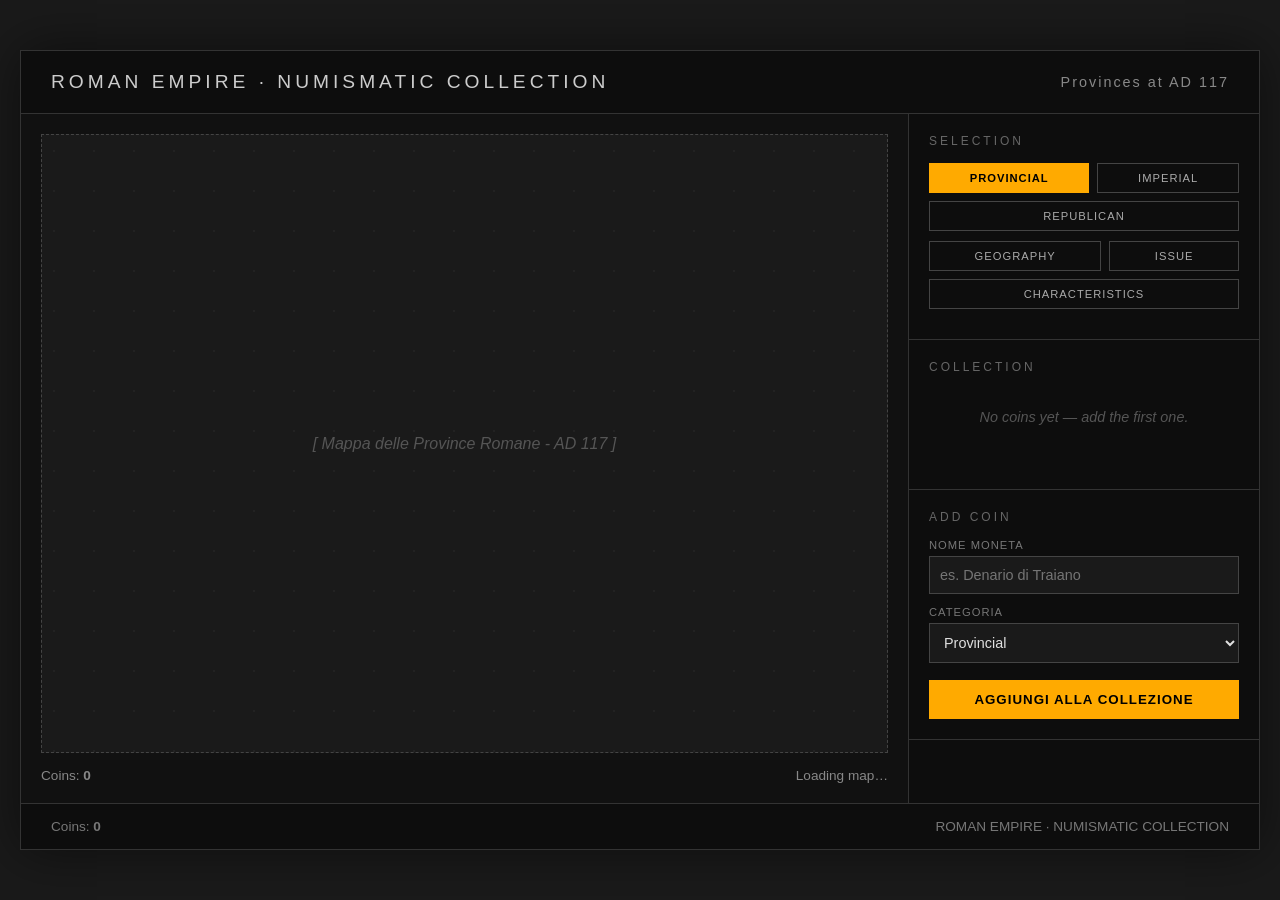
==== commit 41185a7c: "Update index.html" ====
--- a/index.html
+++ b/index.html
@@ -1,212 +1,584 @@
 <!DOCTYPE html>
 <html lang="it">
 <head>
-  <meta charset="UTF-8">
-  <meta name="viewport" content="width=device-width, initial-scale=1.0">
-  <title>FantaLega - Accedi</title>
-  <link rel="stylesheet" href="css/style.css">
+    <meta charset="UTF-8">
+    <meta name="viewport" content="width=device-width, initial-scale=1.0">
+    <title>Roman Empire — Numismatic Collection</title>
+    <style>
+        * {
+            margin: 0;
+            padding: 0;
+            box-sizing: border-box;
+        }
+
+        body {
+            font-family: 'Segoe UI', Tahoma, Geneva, Verdana, sans-serif;
+            background-color: #1a1a1a;
+            color: #e0e0e0;
+            display: flex;
+            justify-content: center;
+            align-items: center;
+            min-height: 100vh;
+            padding: 20px;
+        }
+
+        /* Avviso per desktop */
+        .desktop-warning {
+            display: none;
+            position: fixed;
+            top: 0;
+            left: 0;
+            width: 100%;
+            height: 100%;
+            background: #0d0d0d;
+            color: #ffaa00;
+            z-index: 1000;
+            justify-content: center;
+            align-items: center;
+            text-align: center;
+            padding: 40px;
+            font-size: 1.2rem;
+            line-height: 1.8;
+        }
+
+        .desktop-warning.visible {
+            display: flex;
+        }
+
+        /* Contenitore principale */
+        .app-container {
+            width: 100%;
+            max-width: 1400px;
+            background: #0d0d0d;
+            border: 1px solid #333;
+            display: grid;
+            grid-template-columns: 1fr 350px;
+            grid-template-rows: auto 1fr auto;
+            min-height: 800px;
+            box-shadow: 0 0 50px rgba(0,0,0,0.5);
+        }
+
+        /* Header */
+        .header {
+            grid-column: 1 / -1;
+            padding: 20px 30px;
+            border-bottom: 1px solid #333;
+            display: flex;
+            justify-content: space-between;
+            align-items: center;
+        }
+
+        .header h1 {
+            font-size: 1.2rem;
+            font-weight: 300;
+            letter-spacing: 4px;
+            text-transform: uppercase;
+            color: #ccc;
+        }
+
+        .header .subtitle {
+            font-size: 0.9rem;
+            color: #888;
+            letter-spacing: 2px;
+        }
+
+        /* Area mappa */
+        .map-area {
+            background: #111;
+            position: relative;
+            display: flex;
+            flex-direction: column;
+            padding: 20px;
+            border-right: 1px solid #333;
+            overflow: hidden;
+        }
+
+        .map-placeholder {
+            flex: 1;
+            background: #1a1a1a;
+            border: 1px dashed #444;
+            display: flex;
+            justify-content: center;
+            align-items: center;
+            color: #555;
+            font-style: italic;
+            min-height: 400px;
+            background-image: radial-gradient(circle at 30% 40%, #222 1px, transparent 1px);
+            background-size: 40px 40px;
+        }
+
+        .map-info {
+            display: flex;
+            justify-content: space-between;
+            padding: 15px 0 0 0;
+            font-size: 0.85rem;
+            color: #888;
+        }
+
+        /* Pannello laterale */
+        .sidebar {
+            background: #0d0d0d;
+            display: flex;
+            flex-direction: column;
+            overflow-y: auto;
+        }
+
+        .sidebar-section {
+            padding: 20px;
+            border-bottom: 1px solid #333;
+        }
+
+        .sidebar-section h2 {
+            font-size: 0.75rem;
+            text-transform: uppercase;
+            letter-spacing: 3px;
+            color: #666;
+            margin-bottom: 15px;
+            font-weight: 400;
+        }
+
+        /* Categorie di selezione */
+        .category-buttons {
+            display: flex;
+            flex-wrap: wrap;
+            gap: 8px;
+            margin-bottom: 10px;
+        }
+
+        .category-btn {
+            background: transparent;
+            border: 1px solid #444;
+            color: #aaa;
+            padding: 8px 14px;
+            font-size: 0.7rem;
+            letter-spacing: 1px;
+            text-transform: uppercase;
+            cursor: pointer;
+            transition: all 0.2s;
+            flex: 1 1 auto;
+        }
+
+        .category-btn:hover {
+            background: #222;
+            border-color: #666;
+            color: #fff;
+        }
+
+        .category-btn.active {
+            background: #ffaa00;
+            border-color: #ffaa00;
+            color: #000;
+            font-weight: 600;
+        }
+
+        /* Collezione */
+        .collection-list {
+            min-height: 80px;
+            display: flex;
+            flex-direction: column;
+            gap: 10px;
+        }
+
+        .empty-message {
+            color: #555;
+            font-style: italic;
+            font-size: 0.9rem;
+            text-align: center;
+            padding: 20px 0;
+        }
+
+        .coin-item {
+            background: #1a1a1a;
+            border: 1px solid #333;
+            padding: 12px 15px;
+            display: flex;
+            justify-content: space-between;
+            align-items: center;
+            font-size: 0.9rem;
+        }
+
+        .coin-item .remove-btn {
+            background: transparent;
+            border: none;
+            color: #ff5555;
+            cursor: pointer;
+            font-size: 1.1rem;
+            padding: 0 5px;
+        }
+
+        /* Modulo aggiungi moneta */
+        .add-coin-form {
+            display: flex;
+            flex-direction: column;
+            gap: 12px;
+        }
+
+        .form-group {
+            display: flex;
+            flex-direction: column;
+            gap: 5px;
+        }
+
+        .form-group label {
+            font-size: 0.7rem;
+            text-transform: uppercase;
+            letter-spacing: 1px;
+            color: #777;
+        }
+
+        .form-group input, .form-group select {
+            background: #1a1a1a;
+            border: 1px solid #444;
+            color: #e0e0e0;
+            padding: 10px;
+            font-size: 0.9rem;
+            outline: none;
+        }
+
+        .form-group input:focus, .form-group select:focus {
+            border-color: #ffaa00;
+        }
+
+        .btn-primary {
+            background: #ffaa00;
+            color: #000;
+            border: none;
+            padding: 12px;
+            font-weight: 600;
+            text-transform: uppercase;
+            letter-spacing: 1px;
+            cursor: pointer;
+            margin-top: 5px;
+            transition: background 0.2s;
+        }
+
+        .btn-primary:hover {
+            background: #ffbb22;
+        }
+
+        /* Footer con conteggio */
+        .footer {
+            grid-column: 1 / -1;
+            padding: 15px 30px;
+            border-top: 1px solid #333;
+            display: flex;
+            justify-content: space-between;
+            font-size: 0.85rem;
+            color: #777;
+        }
+
+        /* Modale di conferma */
+        .modal-overlay {
+            display: none;
+            position: fixed;
+            top: 0;
+            left: 0;
+            width: 100%;
+            height: 100%;
+            background: rgba(0,0,0,0.8);
+            z-index: 2000;
+            justify-content: center;
+            align-items: center;
+        }
+
+        .modal-overlay.visible {
+            display: flex;
+        }
+
+        .modal-box {
+            background: #1a1a1a;
+            border: 1px solid #444;
+            padding: 30px;
+            max-width: 400px;
+            text-align: center;
+        }
+
+        .modal-box p {
+            margin-bottom: 20px;
+            font-size: 1rem;
+            line-height: 1.5;
+        }
+
+        .modal-actions {
+            display: flex;
+            gap: 10px;
+            justify-content: center;
+        }
+
+        .modal-actions button {
+            padding: 10px 25px;
+            cursor: pointer;
+            border: 1px solid #444;
+            background: transparent;
+            color: #e0e0e0;
+            text-transform: uppercase;
+            font-size: 0.8rem;
+            letter-spacing: 1px;
+        }
+
+        .modal-actions .confirm-remove {
+            background: #ff5555;
+            border-color: #ff5555;
+            color: #000;
+            font-weight: 600;
+        }
+
+        .modal-actions .cancel-remove:hover {
+            background: #222;
+        }
+
+        /* Responsive */
+        @media (max-width: 1024px) {
+            .app-container {
+                grid-template-columns: 1fr;
+                grid-template-rows: auto auto auto auto;
+            }
+            .map-area {
+                border-right: none;
+                border-bottom: 1px solid #333;
+            }
+        }
+
+        @media (max-width: 768px) {
+            .desktop-warning {
+                display: none !important;
+            }
+            /* Mostra l'avviso solo se lo schermo è grande ma il dispositivo è touch? 
+               Lasciamo perdere, mostriamo l'app su tutti gli schermi per semplicità */
+        }
+    </style>
 </head>
 <body>
-  <div class="auth-page">
-    <div class="auth-logo">
-      <span class="logo-icon">⚽</span>
-      <h1>FantaLega</h1>
-      <p>Sfida i tuoi amici nel fantacalcio definitivo</p>
+
+    <!-- Avviso Desktop (opzionale, attivabile via JS se lo schermo è troppo piccolo) -->
+    <div class="desktop-warning" id="desktopWarning">
+        <div>
+            <p><strong>DESKTOP ONLY</strong></p>
+            <p>This application is designed to be used exclusively on desktop computers.</p>
+            <p>Open the website on a PC with a sufficiently wide window.</p>
+        </div>
     </div>
 
-    <div class="auth-box">
-      <div class="auth-tabs">
-        <button class="tab-btn active" data-tab="login">Accedi</button>
-        <button class="tab-btn" data-tab="register">Registrati</button>
-      </div>
-
-      <!-- Login Form -->
-      <form id="login-form" class="auth-form active" novalidate>
-        <div class="form-group">
-          <label for="login-email">Email</label>
-          <input type="email" id="login-email" placeholder="mario.rossi@email.com" autocomplete="email">
-          <div class="form-error" id="login-email-error"></div>
+    <div class="app-container" id="appContainer">
+        <!-- Header -->
+        <header class="header">
+            <h1>Roman Empire · Numismatic Collection</h1>
+            <span class="subtitle">Provinces at AD 117</span>
+        </header>
+
+        <!-- Area Mappa -->
+        <div class="map-area">
+            <div class="map-placeholder">
+                [ Mappa delle Province Romane - AD 117 ]
+            </div>
+            <div class="map-info">
+                <span>Coins: <strong id="coinCountMap">0</strong></span>
+                <span>Loading map…</span>
+            </div>
         </div>
-        <div class="form-group">
-          <label for="login-password">Password</label>
-          <input type="password" id="login-password" placeholder="••••••••" autocomplete="current-password">
-          <div class="form-error" id="login-password-error"></div>
+
+        <!-- Sidebar -->
+        <aside class="sidebar">
+            <!-- Selezione -->
+            <div class="sidebar-section">
+                <h2>Selection</h2>
+                <div class="category-buttons" id="categoryButtons">
+                    <button class="category-btn active" data-cat="provincial">Provincial</button>
+                    <button class="category-btn" data-cat="imperial">Imperial</button>
+                    <button class="category-btn" data-cat="republican">Republican</button>
+                </div>
+                <div class="category-buttons">
+                    <button class="category-btn" data-cat="geography">Geography</button>
+                    <button class="category-btn" data-cat="issue">Issue</button>
+                    <button class="category-btn" data-cat="characteristics">Characteristics</button>
+                </div>
+            </div>
+
+            <!-- Collezione -->
+            <div class="sidebar-section">
+                <h2>Collection</h2>
+                <div class="collection-list" id="collectionList">
+                    <div class="empty-message" id="emptyMessage">No coins yet — add the first one.</div>
+                </div>
+            </div>
+
+            <!-- Aggiungi Moneta -->
+            <div class="sidebar-section">
+                <h2>Add Coin</h2>
+                <form class="add-coin-form" id="addCoinForm">
+                    <div class="form-group">
+                        <label for="coinName">Nome Moneta</label>
+                        <input type="text" id="coinName" placeholder="es. Denario di Traiano" required>
+                    </div>
+                    <div class="form-group">
+                        <label for="coinCategory">Categoria</label>
+                        <select id="coinCategory">
+                            <option value="Provincial">Provincial</option>
+                            <option value="Imperial">Imperial</option>
+                            <option value="Republican">Republican</option>
+                        </select>
+                    </div>
+                    <button type="submit" class="btn-primary">Aggiungi alla Collezione</button>
+                </form>
+            </div>
+        </aside>
+
+        <!-- Footer -->
+        <footer class="footer">
+            <span>Coins: <strong id="coinCountFooter">0</strong></span>
+            <span>ROMAN EMPIRE · NUMISMATIC COLLECTION</span>
+        </footer>
+    </div>
+
+    <!-- Modale Rimozione -->
+    <div class="modal-overlay" id="removeModal">
+        <div class="modal-box">
+            <p>REMOVE THIS COIN FROM THE COLLECTION?</p>
+            <div class="modal-actions">
+                <button class="confirm-remove" id="confirmRemoveBtn">Rimuovi</button>
+                <button class="cancel-remove" id="cancelRemoveBtn">Annulla</button>
+            </div>
         </div>
-        <div class="form-options">
-          <label class="checkbox-label">
-            <input type="checkbox" id="remember-me">
-            <span>Ricordami</span>
-          </label>
-          <a href="#" class="forgot-link" id="forgot-link">Password dimenticata?</a>
-        </div>
-        <div class="form-error" id="login-general-error" style="margin-bottom:12px; text-align:center;"></div>
-        <button type="submit" class="btn btn-primary btn-full" id="login-btn">Accedi</button>
-        <p style="text-align:center; margin-top:14px; font-size:13px; color:var(--text2);">
-          Non hai un account? <a href="#" class="switch-tab" data-tab="register">Registrati</a>
-        </p>
-      </form>
-
-      <!-- Register Form -->
-      <form id="register-form" class="auth-form" novalidate>
-        <div class="form-group">
-          <label for="reg-name">Nome squadra</label>
-          <input type="text" id="reg-name" placeholder="FC Campioni" autocomplete="off">
-          <div class="form-error" id="reg-name-error"></div>
-        </div>
-        <div class="form-group">
-          <label for="reg-email">Email</label>
-          <input type="email" id="reg-email" placeholder="mario.rossi@email.com" autocomplete="email">
-          <div class="form-error" id="reg-email-error"></div>
-        </div>
-        <div class="form-group">
-          <label for="reg-password">Password</label>
-          <input type="password" id="reg-password" placeholder="Minimo 8 caratteri" autocomplete="new-password">
-          <div class="form-error" id="reg-password-error"></div>
-        </div>
-        <div class="form-group">
-          <label for="reg-confirm">Conferma password</label>
-          <input type="password" id="reg-confirm" placeholder="Ripeti la password" autocomplete="new-password">
-          <div class="form-error" id="reg-confirm-error"></div>
-        </div>
-        <div class="form-group">
-          <label for="reg-league">Codice lega <span style="color:var(--text3); font-weight:400;">(opzionale)</span></label>
-          <input type="text" id="reg-league" placeholder="ABC123" style="text-transform:uppercase;" autocomplete="off">
-        </div>
-        <div class="form-error" id="reg-general-error" style="margin-bottom:12px; text-align:center;"></div>
-        <button type="submit" class="btn btn-primary btn-full" id="reg-btn">Crea account</button>
-        <p style="text-align:center; margin-top:14px; font-size:13px; color:var(--text2);">
-          Hai già un account? <a href="#" class="switch-tab" data-tab="login">Accedi</a>
-        </p>
-      </form>
     </div>
 
-    <div class="features-grid">
-      <div class="feature-card">
-        <span class="feature-icon">📊</span>
-        <h3>Statistiche reali</h3>
-        <p>Voti e bonus della Serie A</p>
-      </div>
-      <div class="feature-card">
-        <span class="feature-icon">🏆</span>
-        <h3>Classifiche</h3>
-        <p>Lega con aggiornamento live</p>
-      </div>
-      <div class="feature-card">
-        <span class="feature-icon">💰</span>
-        <h3>Mercato</h3>
-        <p>Compra e vendi con crediti</p>
-      </div>
-      <div class="feature-card">
-        <span class="feature-icon">⚽</span>
-        <h3>Formazione</h3>
-        <p>Schiera i tuoi giocatori</p>
-      </div>
-    </div>
-  </div>
-
-  <script src="js/core.js"></script>
-  <script>
-    // Redirect se già loggato
-    Auth.redirectIfLoggedIn();
-
-    // Tabs
-    const tabBtns = document.querySelectorAll('.tab-btn, .switch-tab');
-    const loginForm = document.getElementById('login-form');
-    const registerForm = document.getElementById('register-form');
-
-    function switchTab(tab) {
-      document.querySelectorAll('.tab-btn').forEach(b => b.classList.toggle('active', b.dataset.tab === tab));
-      loginForm.classList.toggle('active', tab === 'login');
-      registerForm.classList.toggle('active', tab === 'register');
-    }
-
-    tabBtns.forEach(btn => {
-      btn.addEventListener('click', e => {
-        e.preventDefault();
-        switchTab(btn.dataset.tab);
-      });
-    });
-
-    // Helpers
-    function clearErrors(ids) {
-      ids.forEach(id => { const el = document.getElementById(id); if (el) el.textContent = ''; });
-    }
-
-    function setError(id, msg) {
-      const el = document.getElementById(id);
-      if (el) el.textContent = msg;
-    }
-
-    // Login
-    loginForm.addEventListener('submit', function(e) {
-      e.preventDefault();
-      clearErrors(['login-email-error', 'login-password-error', 'login-general-error']);
-
-      const email = document.getElementById('login-email').value.trim();
-      const password = document.getElementById('login-password').value;
-
-      if (!email) { setError('login-email-error', 'Inserisci la tua email.'); return; }
-      if (!password) { setError('login-password-error', 'Inserisci la password.'); return; }
-
-      const btn = document.getElementById('login-btn');
-      btn.textContent = 'Accesso in corso...';
-      btn.disabled = true;
-
-      setTimeout(() => {
-        const result = Auth.login(email, password);
-        if (result.success) {
-          UI.showToast(`Bentornato, ${result.session.teamName}! ⚽`);
-          setTimeout(() => { window.location.href = 'dashboard.html'; }, 600);
-        } else {
-          setError('login-general-error', result.error);
-          btn.textContent = 'Accedi';
-          btn.disabled = false;
-        }
-      }, 300);
-    });
-
-    // Register
-    registerForm.addEventListener('submit', function(e) {
-      e.preventDefault();
-      clearErrors(['reg-name-error', 'reg-email-error', 'reg-password-error', 'reg-confirm-error', 'reg-general-error']);
-
-      const teamName = document.getElementById('reg-name').value.trim();
-      const email = document.getElementById('reg-email').value.trim();
-      const password = document.getElementById('reg-password').value;
-      const confirm = document.getElementById('reg-confirm').value;
-      const leagueCode = document.getElementById('reg-league').value.trim();
-
-      let valid = true;
-      if (!teamName || teamName.length < 2) { setError('reg-name-error', 'Il nome squadra deve avere almeno 2 caratteri.'); valid = false; }
-      if (!email || !email.includes('@')) { setError('reg-email-error', 'Inserisci un\'email valida.'); valid = false; }
-      if (!password || password.length < 8) { setError('reg-password-error', 'La password deve essere di almeno 8 caratteri.'); valid = false; }
-      if (password !== confirm) { setError('reg-confirm-error', 'Le password non coincidono.'); valid = false; }
-      if (!valid) return;
-
-      const btn = document.getElementById('reg-btn');
-      btn.textContent = 'Creazione account...';
-      btn.disabled = true;
-
-      setTimeout(() => {
-        const result = Auth.register(email, password, teamName, leagueCode);
-        if (result.success) {
-          // Auto-login
-          Auth.login(email, password);
-          UI.showToast(`Account creato! Benvenuto, ${teamName}! 🎉`);
-          setTimeout(() => { window.location.href = 'dashboard.html'; }, 800);
-        } else {
-          setError('reg-general-error', result.error);
-          btn.textContent = 'Crea account';
-          btn.disabled = false;
-        }
-      }, 400);
-    });
-
-    // Password dimenticata
-    document.getElementById('forgot-link').addEventListener('click', e => {
-      e.preventDefault();
-      alert('Funzionalità di recupero password non disponibile in questa versione.\n\nConsiglio: controlla se hai già un account con questa email.');
-    });
-  </script>
+    <script>
+        (function() {
+            // Stato dell'applicazione
+            let coins = [];
+            let coinIdCounter = 0;
+            let coinToRemove = null;
+
+            // Riferimenti DOM
+            const collectionList = document.getElementById('collectionList');
+            const emptyMessage = document.getElementById('emptyMessage');
+            const coinCountMap = document.getElementById('coinCountMap');
+            const coinCountFooter = document.getElementById('coinCountFooter');
+            const addCoinForm = document.getElementById('addCoinForm');
+            const coinNameInput = document.getElementById('coinName');
+            const coinCategorySelect = document.getElementById('coinCategory');
+
+            const removeModal = document.getElementById('removeModal');
+            const confirmRemoveBtn = document.getElementById('confirmRemoveBtn');
+            const cancelRemoveBtn = document.getElementById('cancelRemoveBtn');
+
+            // Gestione categorie (solo visiva)
+            const categoryButtons = document.querySelectorAll('.category-btn');
+            categoryButtons.forEach(btn => {
+                btn.addEventListener('click', function(e) {
+                    // Rimuovi active da tutti i bottoni della stessa riga? 
+                    // Per semplicità, rimuoviamo active da tutti e mettiamo su questo.
+                    // Ma il sito originale ha più gruppi. Facciamo che ogni click attiva solo quello.
+                    categoryButtons.forEach(b => b.classList.remove('active'));
+                    this.classList.add('active');
+                });
+            });
+
+            // Funzione per aggiornare la UI della collezione
+            function renderCollection() {
+                // Pulisci la lista (tranne il messaggio vuoto che gestiamo dopo)
+                collectionList.innerHTML = '';
+
+                if (coins.length === 0) {
+                    collectionList.innerHTML = '<div class="empty-message">No coins yet — add the first one.</div>';
+                } else {
+                    coins.forEach(coin => {
+                        const item = document.createElement('div');
+                        item.className = 'coin-item';
+                        item.innerHTML = `
+                            <span><strong>${escapeHtml(coin.name)}</strong> <em style="color:#888; font-size:0.8rem;">(${escapeHtml(coin.category)})</em></span>
+                            <button class="remove-btn" data-id="${coin.id}" title="Rimuovi">&times;</button>
+                        `;
+                        collectionList.appendChild(item);
+                    });
+                }
+
+                // Aggiorna i contatori
+                coinCountMap.textContent = coins.length;
+                coinCountFooter.textContent = coins.length;
+
+                // Aggiungi listener ai bottoni di rimozione
+                document.querySelectorAll('.remove-btn').forEach(btn => {
+                    btn.addEventListener('click', function() {
+                        const id = parseInt(this.getAttribute('data-id'));
+                        const coin = coins.find(c => c.id === id);
+                        if (coin) {
+                            coinToRemove = coin;
+                            removeModal.classList.add('visible');
+                        }
+                    });
+                });
+            }
+
+            // Funzione di utilità per evitare XSS
+            function escapeHtml(text) {
+                const div = document.createElement('div');
+                div.textContent = text;
+                return div.innerHTML;
+            }
+
+            // Aggiungi moneta
+            addCoinForm.addEventListener('submit', function(e) {
+                e.preventDefault();
+                const name = coinNameInput.value.trim();
+                const category = coinCategorySelect.value;
+
+                if (!name) return;
+
+                coins.push({
+                    id: coinIdCounter++,
+                    name: name,
+                    category: category
+                });
+
+                coinNameInput.value = '';
+                renderCollection();
+            });
+
+            // Modale: conferma rimozione
+            confirmRemoveBtn.addEventListener('click', function() {
+                if (coinToRemove) {
+                    coins = coins.filter(c => c.id !== coinToRemove.id);
+                    coinToRemove = null;
+                    removeModal.classList.remove('visible');
+                    renderCollection();
+                }
+            });
+
+            // Modale: annulla
+            cancelRemoveBtn.addEventListener('click', function() {
+                coinToRemove = null;
+                removeModal.classList.remove('visible');
+            });
+
+            // Chiudi modale cliccando fuori
+            removeModal.addEventListener('click', function(e) {
+                if (e.target === removeModal) {
+                    coinToRemove = null;
+                    removeModal.classList.remove('visible');
+                }
+            });
+
+            // Controllo dimensione schermo per mostrare l'avviso desktop (opzionale)
+            // Se lo schermo è molto piccolo, mostriamo un avviso, altrimenti l'app.
+            function checkScreenSize() {
+                const warning = document.getElementById('desktopWarning');
+                const app = document.getElementById('appContainer');
+                // Se la larghezza è inferiore a 900px, mostra avviso (simula il comportamento "desktop only")
+                // Ma per non bloccare l'utente, lo facciamo solo se lo schermo è davvero piccolo.
+                if (window.innerWidth < 600) {
+                    warning.classList.add('visible');
+                    app.style.display = 'none';
+                } else {
+                    warning.classList.remove('visible');
+                    app.style.display = 'grid';
+                }
+            }
+
+            window.addEventListener('resize', checkScreenSize);
+            // Esegui al caricamento
+            checkScreenSize();
+            renderCollection();
+        })();
+    </script>
 </body>
 </html>
